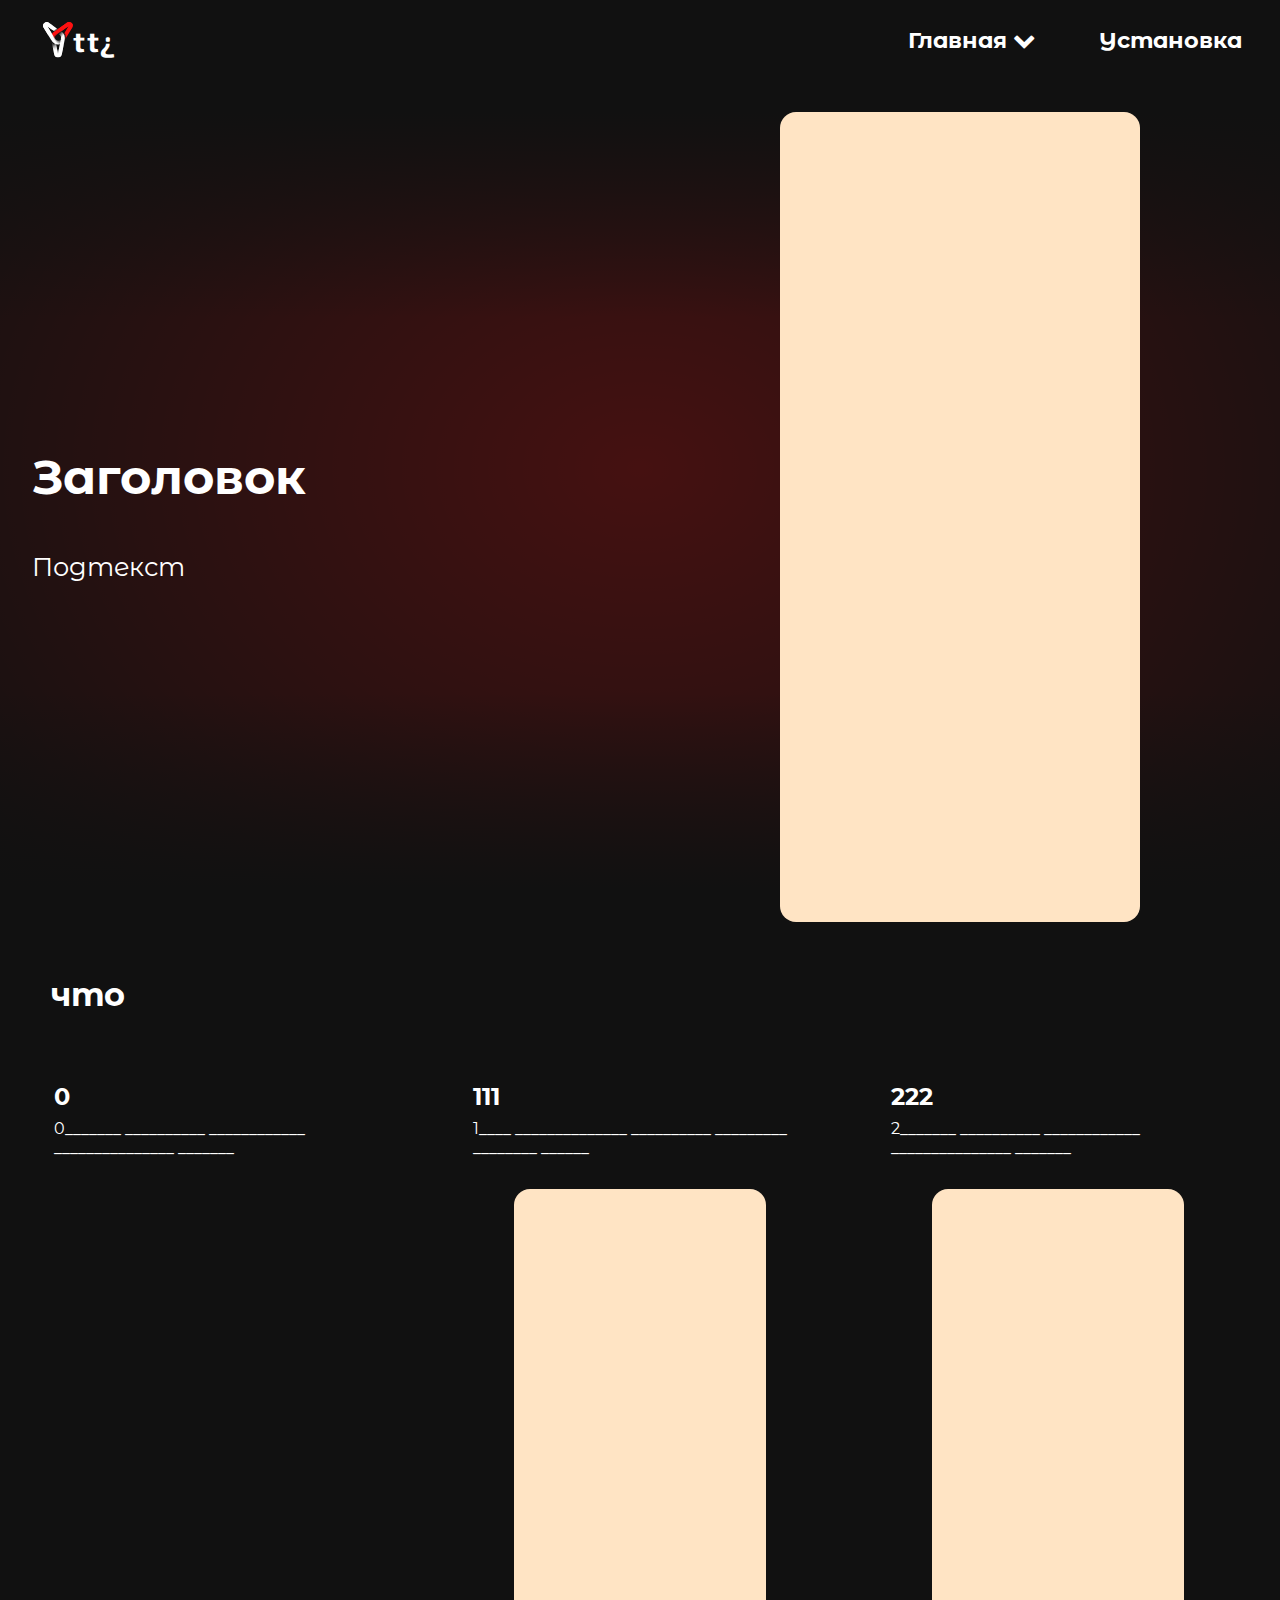
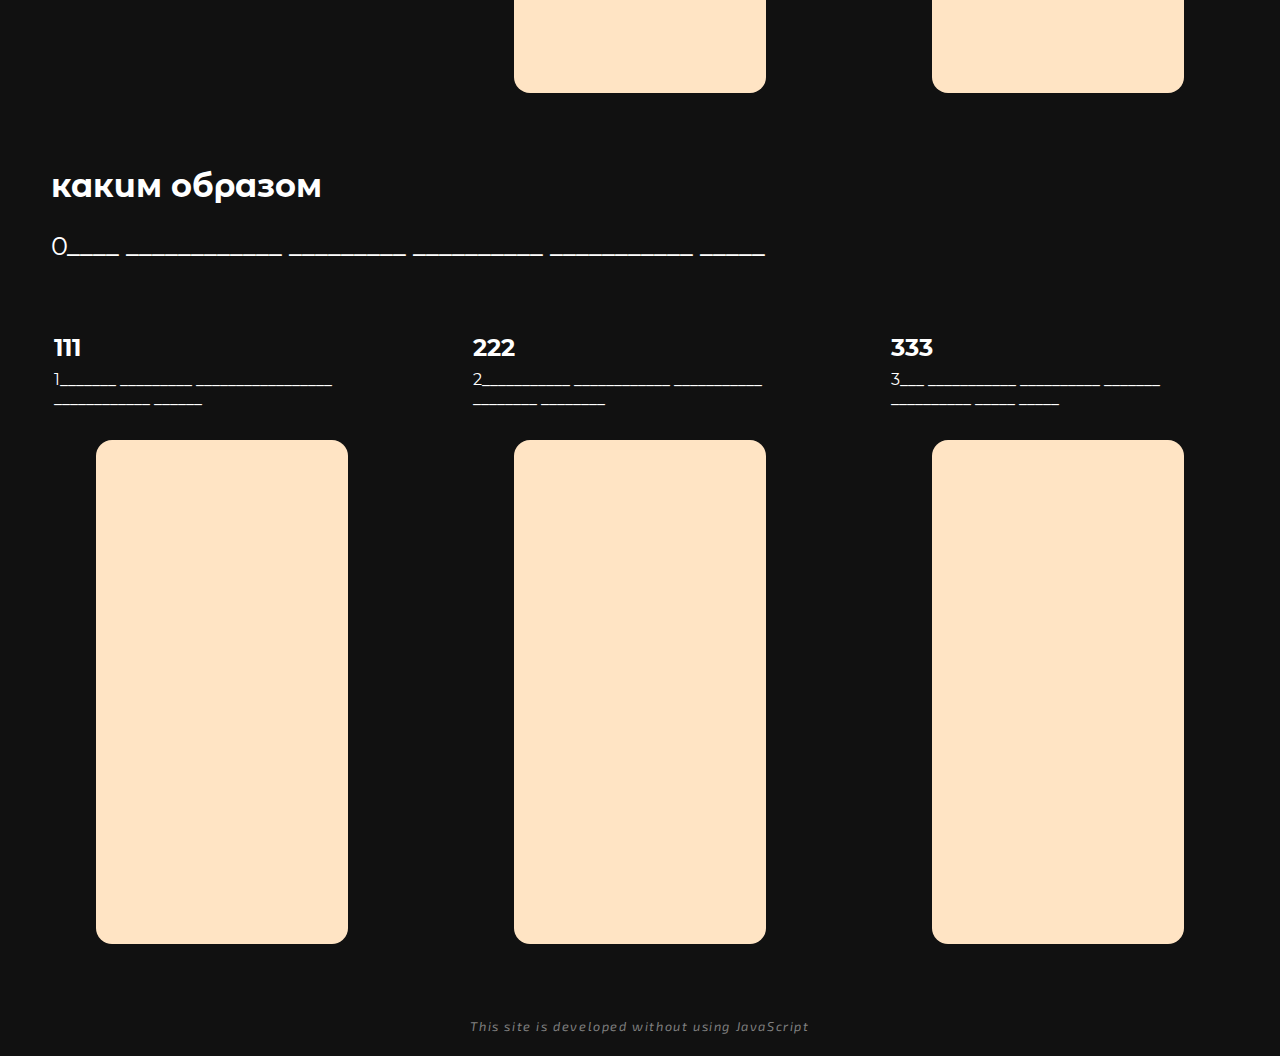
==== index.html @ f5124d55 "feat: favicon" ====
<!DOCTYPE html>
<html>
<head>
    <meta charset="UTF-8">
    <meta name="viewport" content="width=device-width, initial-scale=1.0">
    <link rel="preconnect" href="https://fonts.googleapis.com">
    <link rel="preconnect" href="https://fonts.gstatic.com" crossorigin>
    <link href="https://fonts.googleapis.com/css2?family=Exo+2:wght@700&family=Montserrat+Alternates:ital,wght@0,500;0,800;1,800;1,900&display=swap" rel="stylesheet">
    <link rel="stylesheet" href="./src/font-awesome-4.7.0/css/font-awesome.min.css">
    <link rel="stylesheet" href="./src/els/header/header.css">
    <link rel="stylesheet" href="./src/home-page/styles.css">
    <link rel="stylesheet" href="./src/home-page/bg.css">
    <title>YTTI?</title>
    <link rel="icon" type="image/svg" href="./src/img/favicon-Y.svg">
</head>
<body>
    <div class="bg-animation">
        <div class='light x1'></div>
        <div class='light x2'></div>
        <div class='light x3'></div>
        <div class='light x4'></div>
        <div class='light x5'></div>
        <div class='light x6'></div>
        <div class='light x7'></div>
        <div class='light x8'></div>
        <div class='light x9'></div>
        <div class='bg-lin'></div>
    </div>

    <header>
        <div class="logo-name-area">
            <img class="logo" src="./src/img/icon-Y.svg"></img>
            <h1 class="name">tt¿</h1>
        </div>
        <nav>
            <ul>
                <li class="drop-down-home">
                    <a href="index.html">Главная <i class="fa fa-chevron-down" aria-hidden="true"></i></a>
                    <div class="drop-down-home-content">
                        <a href="#primary-part">Главная</a>
                        <a href="#secondary-part">Возможности</a>
                        <a href="#tertiary-part">Инструменты</a>
                    </div>
                </li>
                <li><a href="./load-page.html">Установка</a></li>
            </ul>
        </nav>
    </header>

    

    <section id="primary-part" class="primary-part">
        <div class="primary-part-container">
            <div class="column-left">
                <h1>Заголовок</h1>
                <p>
                Подтекст
                </p>
                
            </div>
            <div class="column-right">
                <div class="primary-image"></div>
            </div>
        </div>
    </section>

    <section id="secondary-part" class="secondary-part">
        <div class="part-description">
            <h1>что</h1>
        </div>
        <div class="secondary-part-container">
            <div class="column text-column">
                <div>
                    <h2>0</h2>
                    <p>
                        0_______ __________ ____________ _______________ _______
                    </p>
                </div>
            </div>

            <div class="column column-r">
                <div>
                    <h2>111</h2>
                    <p>
                        1____ ______________ __________ _________ ________ ______
                    </p>
                </div>
                <div class="secondary-image"></div>
            </div>

            <div class="column column-l">
                <div>
                    <h2>222</h2>
                    <p>
                        2_______ __________ ____________ _______________ _______
                    </p>
                </div>
                <div class="secondary-image"></div>
            </div>
        </div>
    </section>

    <section id="tertiary-part" class="tertiary-part">
        <div class="part-description">
            <div>
                <h1>каким образом</h1>
                <p>
                    0____ ____________ _________ __________ ___________ _____
                </p>
            </div>
        </div>
        <div class="tertiary-part-container">
            <div class="column column-r">
                <div>
                    <h2>111</h2>
                    <p>
                        1_______ _________ _________________ ____________ ______
                    </p>
                </div>
                <div class="secondary-image"></div>
            </div>

            <div class="column column-l">
                <div>
                    <h2>222</h2>
                    <p>
                        2___________ ____________ ___________ ________ ________
                    </p>
                </div> 
                <div class="secondary-image"></div>
            </div>

            <div class="column column-r">
                <div>
                    <h2>333</h2>
                    <p>
                        3___ ___________ __________ _______ __________ _____ _____
                    </p> 
                </div>
                <div class="secondary-image"></div>
            </div>
        </div>
    </section>

    <footer>
        <p>This site is developed without using JavaScript</p>
    </footer>
</body>
</html>
---- src/els/header/header.css ----
li {
    display: inline-block;
}

ul {
    list-style-type: none;
    padding: 0;
    display: flex;
    gap: 5vw;
}

nav a {
    display: block;
    font-size: 1.4rem;
    font-weight: bold;
    text-decoration: none;
    outline-color: transparent;
    color: white;
    font-family: 'Montserrat Alternates', sans-serif;
}
nav a:link,
nav a:visited,
nav a:focus {
    color: white;
}
nav a:hover {
    color: #f11;
    text-decoration: underline
}
nav a:active {
    color: #f11;
}

header {
    position: sticky;
    margin: 0;
    top: 0;
    padding: 0px 3vw;
    display: flex;
    flex-direction: row;
    align-items: center;
    justify-content: space-between;
    height: 80px;
    /* border-bottom: 1px solid rgba(255,255,255,0.08); */
    background-color: #111;
}

.logo-name-area {
    height: 48px;
    width: 96px;
    display: flex;
    align-items:flex-end
}

.logo {
    height: 2.5rem;
    width: 2.5rem;
    display: inline-block;
    transform: scale(1) translate(0,-16%);
}

.name {
    /* margin-bottom: -3px; */
    transform: translate(-12%, 0);
    color: white;
    font-size: 1.8rem;
    display: inline-block;
    align-self: center;
    font-family: 'Exo 2', sans-serif;
    letter-spacing: 0.1rem;
}

@media screen and (max-width: 470px) {
    .logo {
        transform: scale(0.9) translate(0,-16%);
    }
    .name {
        font-size: 1.4rem;
        transform: translate(-16%, 0);
    }
    nav a {
        font-size: 1rem;
    }
}

.drop-down-home {
    position: relative;
    display: inline-block;
}
.drop-down-home-content {
    display: none;
    position: absolute;
    left: -16px;
    top: -16px;
    background-color: #111;
    min-width: max-content;
    min-height: 60px;
    box-shadow: 0px 6px 12px 4px rgba(255,16,16,0.08);
    z-index: 1;
    border-radius: 12px;
    padding: 8px 0;
}
.drop-down-home-content a {
    padding: 8px 16px;
}
.drop-down-home:hover .drop-down-home-content {
    display: block;

}
---- src/home-page/styles.css ----
body {
    margin: 0;
    background-color: #111;
}

section {
    scroll-margin: 80px;
}

footer {
    display: flex;
    align-items: center;
    justify-content: center;
    height: 60px;
}
footer p{
    font-size: 0.8rem;
    color: grey;
    font-style: italic;
    letter-spacing: 0.1rem;
    font-family: 'Exo 2', sans-serif;
}

.primary-part-container {
    display: grid;
    grid-template-columns: 1fr 1fr;
    height: 90vh;
    padding: 2rem calc((100vw - 1300px) / 2);
}

.column-left {
    display: flex;
    flex-direction: column;
    justify-content: center;
    align-items: flex-start;
    padding: 0rem 2rem;
    height: min-content;
    align-self: center;
}

.column-left h1 {
    margin-bottom: 1rem;
    font-size: 3rem;
    color: white;
    font-family: 'Montserrat Alternates', sans-serif;
}

.column-left p {
    margin-bottom: 2rem;
    font-size: 1.6rem;
    line-height: 1.5;
    color: white;
    font-family: 'Montserrat Alternates', sans-serif;
}

.column-right {
    display: flex;
    justify-content: center;
    align-items: center;
    padding: 0 2rem ;
}

.primary-image {
    width: 40vmin;
    height: 90vmin;
    border-radius: 1rem;
    background-color: bisque;
}

@media screen and (max-width: 768px) {
    .primary-part-container {
      grid-template-columns: 1fr;
    }
    .primary-image {
        width: 48vmin;
        height: 96vmin;
    }
}



.part-description {
    display: flex;
    flex-direction: column;
    padding: 0 4vw;
}
.part-description h1 {
    font-size: 2rem;
    color: white;
    font-family: 'Montserrat Alternates', sans-serif;
}
.part-description p {
    font-size: 1.6rem;
    color: white;
    font-family: 'Montserrat Alternates', sans-serif;
}



.column {
    display: flex;
    /*flex-direction: column;
    background-color: coral;
    */
    align-items: center;
    justify-content: space-between;
    
    padding: 1vw;
    padding-bottom: 2vw;
    border-radius: 1rem;
}
.column-l {
    flex-direction: column;
}
.column-r {
    flex-direction: column;
}
.text-column {
    display: flex;
    align-items: flex-start;
    flex-direction: column;
    justify-content: flex-start;
}
.column h2 {
    align-self: start;
    margin: 0.5rem 1rem;
    font-family: 'Montserrat Alternates', sans-serif;
    color: white
}
.column p {
    align-self: start;
    margin: 0.5rem 1rem;
    font-family: 'Montserrat Alternates', sans-serif;
    max-width: 50vw;
    color: white;
    margin-bottom: 2rem;
}



.secondary-part {
    display: flex;
    flex-direction: column;
    padding: 0 calc((100vw - 1300px) / 2);
}
.secondary-part-container {
    display: grid;
    grid-template-columns: 1fr 1fr 1fr;
    gap: 2vw;
    padding: 2vw;
}
.secondary-image {
    width: 28vmin;
    height: 56vmin;
    background-color: bisque;
    border-radius: 1rem;
}



.tertiary-part {
    display: flex;
    flex-direction: column;
    padding: 0 calc((100vw - 1300px) / 2);
}
.tertiary-part-container {
    display: grid;
    grid-template-columns: 1fr 1fr 1fr;
    gap: 2vw;
    padding: 2vw;
}


@media screen and (max-width: 930px) {
    .secondary-part-container {
      grid-template-columns: 1fr;
    }
    .tertiary-part-container {
        grid-template-columns: 1fr;
    }
    .secondary-image {
        width: 40vmin;
        height: 70vmin;
    }
    .column {
        padding-bottom: 1vw;
    }
    .column-r {
        flex-direction: row;
    }
    .column-l {
        flex-direction: row-reverse;
    }
}
---- src/home-page/bg.css ----
.bg-animation {
    z-index: -1;
    position: absolute;
    width: 100%;
    height: 104%;
    background: radial-gradient( #ff111138, transparent); 
    overflow-y: hidden;
}

.bg-lin {
    position: absolute;
    z-index: 10;
    width: 100%;
    height: 100%;
    background: linear-gradient(#111 12%, transparent 34%, transparent 74%,  #111 95%);
}

.light {
    position: absolute;
    width: 0px;
    opacity: .75;
    background-color: white;
    box-shadow: #e9f1f1 0px 0px 20px 2px;
    opacity: 0;
    top: 100vh;
    bottom: 0px;
    left: 0px;
    right: 0px;
    margin: auto;
}

.x1{
  -webkit-animation: floatUp 4s infinite linear;
  -moz-animation: floatUp 4s infinite linear;
  -o-animation: floatUp 4s infinite linear;
  animation: floatUp 4s infinite linear;
   -webkit-transform: scale(1.0);
   -moz-transform: scale(1.0);
   -o-transform: scale(1.0);
  transform: scale(1.0);
}

.x2{
  -webkit-animation: floatUp 7s infinite linear;
  -moz-animation: floatUp 7s infinite linear;
  -o-animation: floatUp 7s infinite linear;
  animation: floatUp 7s infinite linear;
  -webkit-transform: scale(1.6);
  -moz-transform: scale(1.6);
  -o-transform: scale(1.6);
  transform: scale(1.6);
  left: 15%;
}

.x3{
  -webkit-animation: floatUp 2.5s infinite linear;
  -moz-animation: floatUp 2.5s infinite linear;
  -o-animation: floatUp 2.5s infinite linear;
  animation: floatUp 2.5s infinite linear;
  -webkit-transform: scale(.5);
  -moz-transform: scale(.5);
  -o-transform: scale(.5);
  transform: scale(.5);
  left: -15%;
}

.x4{
  -webkit-animation: floatUp 4.5s infinite linear;
  -moz-animation: floatUp 4.5s infinite linear;
  -o-animation: floatUp 4.5s infinite linear;
  animation: floatUp 4.5s infinite linear;
  -webkit-transform: scale(1.2);
  -moz-transform: scale(1.2);
  -o-transform: scale(1.2);
  transform: scale(1.2);
  left: -34%;
}

.x5{
  -webkit-animation: floatUp 8s infinite linear;
  -moz-animation: floatUp 8s infinite linear;
  -o-animation: floatUp 8s infinite linear;
  animation: floatUp 8s infinite linear;
  -webkit-transform: scale(2.2);
  -moz-transform: scale(2.2);
  -o-transform: scale(2.2);
  transform: scale(2.2);
  left: -57%;
}

.x6{
  -webkit-animation: floatUp 3s infinite linear;
  -moz-animation: floatUp 3s infinite linear;
  -o-animation: floatUp 3s infinite linear;
  animation: floatUp 3s infinite linear;
  -webkit-transform: scale(.8);
  -moz-transform: scale(.8);
  -o-transform: scale(.8);
  transform: scale(.8);
  left: -81%;
}

.x7{
  -webkit-animation: floatUp 5.3s infinite linear;
  -moz-animation: floatUp 5.3s infinite linear;
  -o-animation: floatUp 5.3s infinite linear;
  animation: floatUp 5.3s infinite linear;
  -webkit-transform: scale(3.2);
  -moz-transform: scale(3.2);
  -o-transform: scale(3.2);
  transform: scale(3.2);
  left: 37%;
}

.x8{
  -webkit-animation: floatUp 4.7s infinite linear;
  -moz-animation: floatUp 4.7s infinite linear;
  -o-animation: floatUp 4.7s infinite linear;
  animation: floatUp 4.7s infinite linear;
  -webkit-transform: scale(1.7);
  -moz-transform: scale(1.7);
  -o-transform: scale(1.7);
  transform: scale(1.7);
  left: 62%;
}

.x9{
  -webkit-animation: floatUp 4.1s infinite linear;
  -moz-animation: floatUp 4.1s infinite linear;
  -o-animation: floatUp 4.1s infinite linear;
  animation: floatUp 4.1s infinite linear;
  -webkit-transform: scale(0.9);
  -moz-transform: scale(0.9);
  -o-transform: scale(0.9);
  transform: scale(0.9);
  left: 85%;
}

@-webkit-keyframes floatUp{
  0%{top: 100vh; opacity: 0;}
  25%{opacity: 1;}
  50%{top: 0vh; opacity: .8;}
  75%{opacity: 1;}
  100%{top: -100vh; opacity: 0;}
}
@-moz-keyframes floatUp{
  0%{top: 100vh; opacity: 0;}
  25%{opacity: 1;}
  50%{top: 0vh; opacity: .8;}
  75%{opacity: 1;}
  100%{top: -100vh; opacity: 0;}
}
@-o-keyframes floatUp{
  0%{top: 100vh; opacity: 0;}
  25%{opacity: 1;}
  50%{top: 0vh; opacity: .8;}
  75%{opacity: 1;}
  100%{top: -100vh; opacity: 0;}
}
@keyframes floatUp{
  0%{top: 100vh; opacity: 0;}
  25%{opacity: 1;}
  50%{top: 0vh; opacity: .8;}
  75%{opacity: 1;}
  100%{top: -100vh; opacity: 0;}
}


@-webkit-keyframes fadeIn{
  from{opacity: 0;}
  to{opacity: 1;}
}

@-moz-keyframes fadeIn{
  from{opacity: 0;}
  to{opacity: 1;}
}

@-o-keyframes fadeIn{
  from{opacity: 0;}
  to{opacity: 1;}
}

@keyframes fadeIn{
  from{opacity: 0;}
  to{opacity: 1;}
}

@-webkit-keyframes fadeOut{
  0%{opacity: 0;}
  30%{opacity: 1;}
  80%{opacity: .9;}
  100%{opacity: 0;}
}

@-moz-keyframes fadeOut{
  0%{opacity: 0;}
  30%{opacity: 1;}
  80%{opacity: .9;}
  100%{opacity: 0;}
}

@-o-keyframes fadeOut{
  0%{opacity: 0;}
  30%{opacity: 1;}
  80%{opacity: .9;}
  100%{opacity: 0;}
}

@keyframes fadeOut{
  0%{opacity: 0;}
  30%{opacity: 1;}
  80%{opacity: .9;}
  100%{opacity: 0;}
}

@-webkit-keyframes finalFade{
  0%{opacity: 0;}
  30%{opacity: 1;}
  80%{opacity: .9;}
  100%{opacity: 1;}
}

@-moz-keyframes finalFade{
  0%{opacity: 0;}
  30%{opacity: 1;}
  80%{opacity: .9;}
  100%{opacity: 1;}
}

@-o-keyframes finalFade{
  0%{opacity: 0;}
  30%{opacity: 1;}
  80%{opacity: .9;}
  100%{opacity: 1;}
}

@keyframes finalFade{
  0%{opacity: 0;}
  30%{opacity: 1;}
  80%{opacity: .9;}
  100%{opacity: 1;}
}
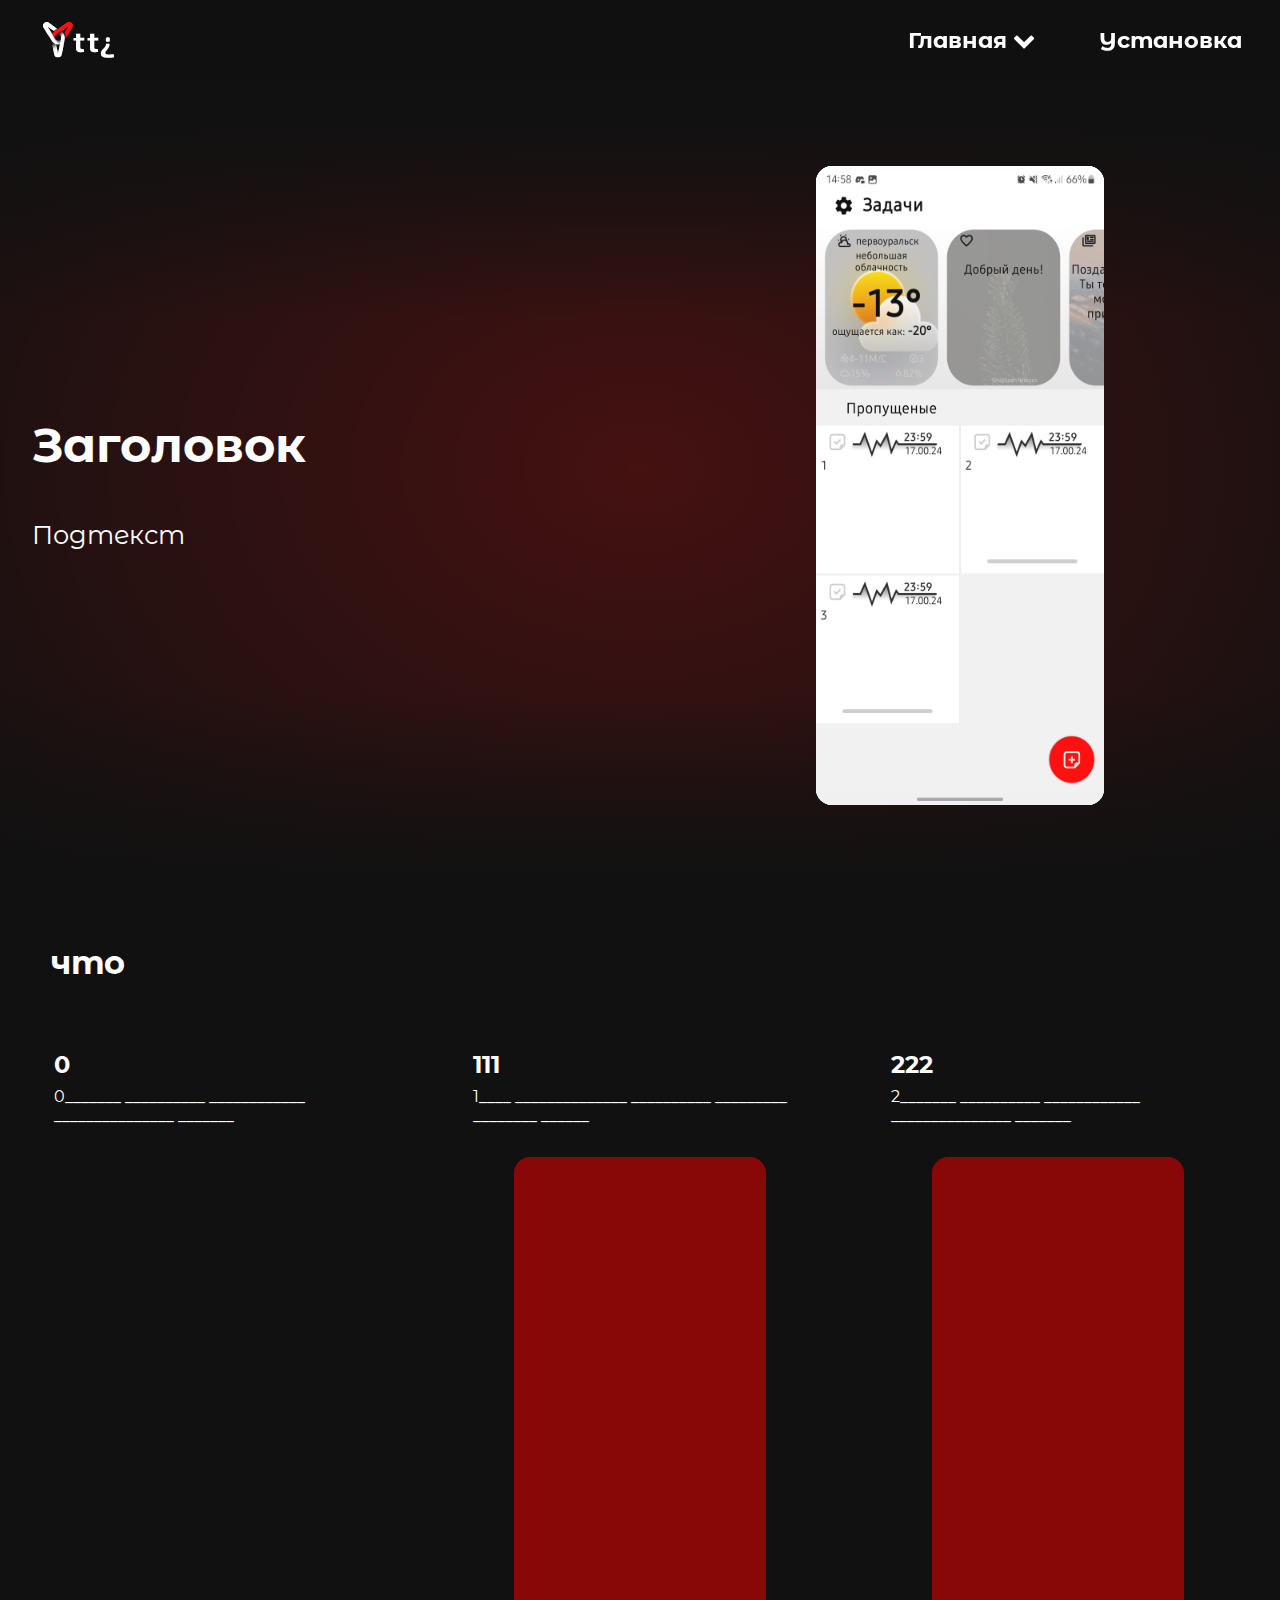
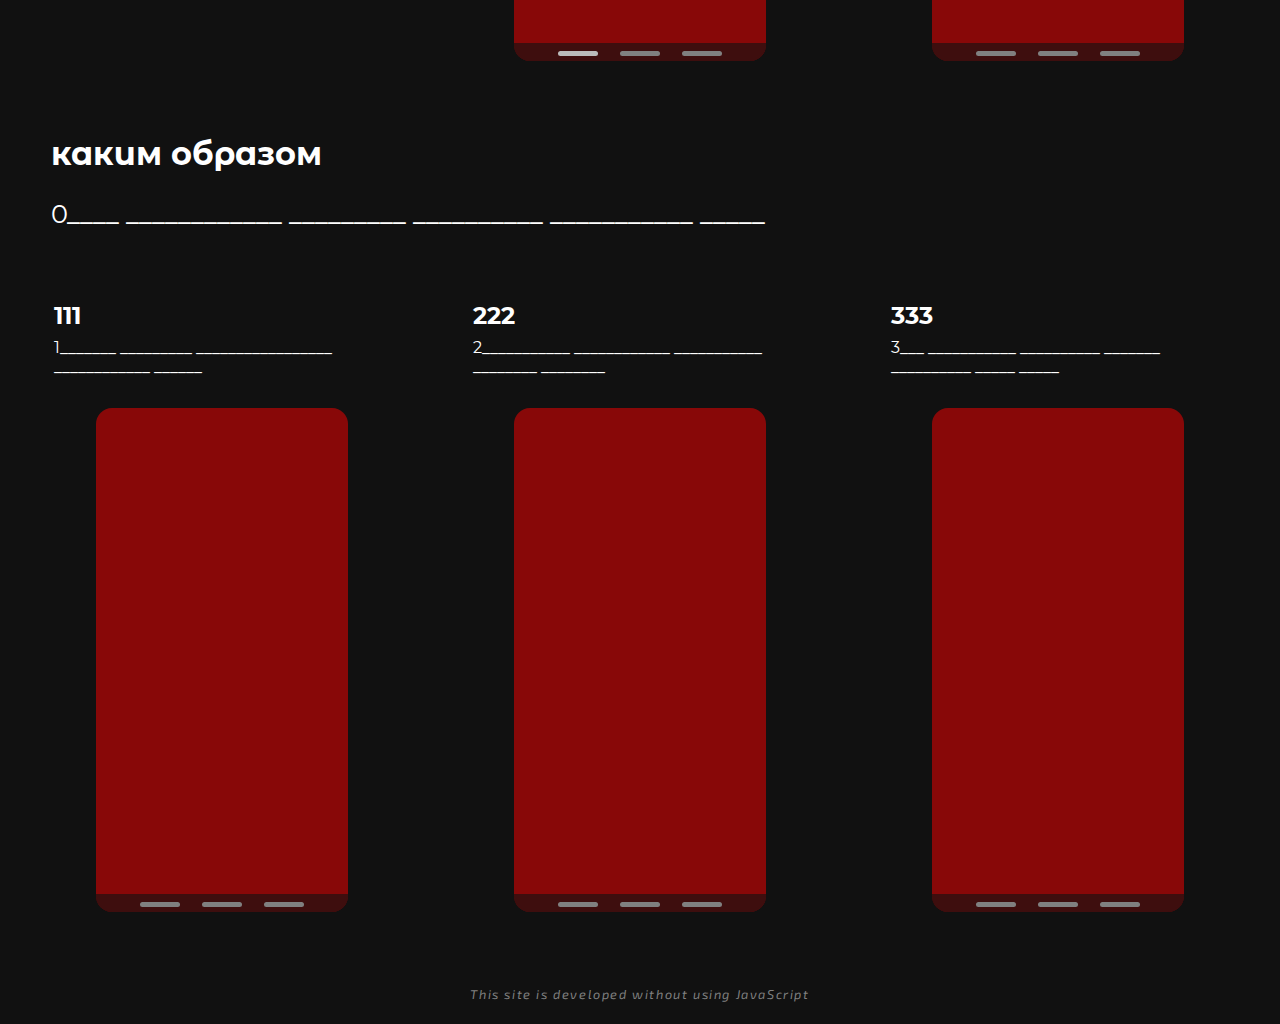
==== commit a9e8ad48: "feat разметка слайдеров для картинок" ====
--- a/index.html
+++ b/index.html
@@ -10,6 +10,8 @@
     <link rel="stylesheet" href="./src/els/header/header.css">
     <link rel="stylesheet" href="./src/home-page/styles.css">
     <link rel="stylesheet" href="./src/home-page/bg.css">
+    <link rel="stylesheet" href="./src/home-page/mask-slider.css">
+    <link rel="stylesheet" href="./src/home-page/carousel.css">
     <title>YTTI?</title>
     <link rel="icon" type="image/svg" href="./src/img/favicon-Y.svg">
 </head>
@@ -35,7 +37,7 @@
         <nav>
             <ul>
                 <li class="drop-down-home">
-                    <a href="index.html">Главная <i class="fa fa-chevron-down" aria-hidden="true"></i></a>
+                    <a href="./index.html">Главная <i class="fa fa-chevron-down" aria-hidden="true"></i></a>
                     <div class="drop-down-home-content">
                         <a href="#primary-part">Главная</a>
                         <a href="#secondary-part">Возможности</a>
@@ -59,7 +61,11 @@
                 
             </div>
             <div class="column-right">
-                <div class="primary-image"></div>
+                <div class="primary-image-container">
+                    <img src="./src/img/primary-obj/ps_1.jpg">
+                    <img src="./src/img/primary-obj/ps_2.jpg">
+                    <img src="./src/img/primary-obj/ps_0.jpg">
+                </div>
             </div>
         </div>
     </section>
@@ -85,7 +91,27 @@
                         1____ ______________ __________ _________ ________ ______
                     </p>
                 </div>
-                <div class="secondary-image"></div>
+                <div class="carousel" id="carousel1">
+                    <input type="radio" name="slide" id="slide-1-1" checked>
+                    <input type="radio" name="slide" id="slide-1-2">
+                    <input type="radio" name="slide" id="slide-1-3">
+                    
+                    <div class="carousel-inner">
+                        <div class="slide" style="background-color: #ff000080;"></div>
+                        <div class="slide" style="background-color: #00ff0080;"></div>
+                        <div class="slide" style="background-color: #0000ff80;"></div>
+        
+                        <div class="slide" style="background-color: #ff000080;"></div>
+                        <div class="slide" style="background-color: #00ff0080;"></div>
+                        <div class="slide" style="background-color: #0000ff80;"></div>
+                    </div>
+        
+                    <div class="carousel-indicators">
+                        <label for="slide-1-1" class="indicator-area"><div class="indicator"></div></label>
+                        <label for="slide-1-2" class="indicator-area"><div class="indicator"></div></label>
+                        <label for="slide-1-3" class="indicator-area"><div class="indicator"></div></label>
+                    </div>
+                </div>
             </div>
 
             <div class="column column-l">
@@ -95,7 +121,27 @@
                         2_______ __________ ____________ _______________ _______
                     </p>
                 </div>
-                <div class="secondary-image"></div>
+                <div class="carousel" id="carousel2">
+                    <input type="radio" name="slide" id="slide-2-1">
+                    <input type="radio" name="slide" id="slide-2-2">
+                    <input type="radio" name="slide" id="slide-2-3">
+                    
+                    <div class="carousel-inner" >
+                        <div class="slide" style="background-color: #ff000080;"></div>
+                        <div class="slide" style="background-color: #00ff0080;"></div>
+                        <div class="slide" style="background-color: #0000ff80;"></div>
+        
+                        <div class="slide" style="background-color: #ff000080;"></div>
+                        <div class="slide" style="background-color: #00ff0080;"></div>
+                        <div class="slide" style="background-color: #0000ff80;"></div>
+                    </div>
+        
+                    <div class="carousel-indicators">
+                        <label for="slide-2-1" class="indicator-area"><div class="indicator"></div></label>
+                        <label for="slide-2-2" class="indicator-area"><div class="indicator"></div></label>
+                        <label for="slide-2-3" class="indicator-area"><div class="indicator"></div></label>
+                    </div>
+                </div>
             </div>
         </div>
     </section>
@@ -117,7 +163,27 @@
                         1_______ _________ _________________ ____________ ______
                     </p>
                 </div>
-                <div class="secondary-image"></div>
+                <div class="carousel" id="carousel3">
+                    <input type="radio" name="slide" id="slide-3-1">
+                    <input type="radio" name="slide" id="slide-3-2">
+                    <input type="radio" name="slide" id="slide-3-3">
+                    
+                    <div class="carousel-inner" >
+                        <div class="slide" style="background-color: #ff000080;"></div>
+                        <div class="slide" style="background-color: #00ff0080;"></div>
+                        <div class="slide" style="background-color: #0000ff80;"></div>
+        
+                        <div class="slide" style="background-color: #ff000080;"></div>
+                        <div class="slide" style="background-color: #00ff0080;"></div>
+                        <div class="slide" style="background-color: #0000ff80;"></div>
+                    </div>
+        
+                    <div class="carousel-indicators">
+                        <label for="slide-3-1" class="indicator-area"><div class="indicator"></div></label>
+                        <label for="slide-3-2" class="indicator-area"><div class="indicator"></div></label>
+                        <label for="slide-3-3" class="indicator-area"><div class="indicator"></div></label>
+                    </div>
+                </div>
             </div>
 
             <div class="column column-l">
@@ -127,7 +193,27 @@
                         2___________ ____________ ___________ ________ ________
                     </p>
                 </div> 
-                <div class="secondary-image"></div>
+                <div class="carousel" id="carousel4">
+                    <input type="radio" name="slide" id="slide-4-1">
+                    <input type="radio" name="slide" id="slide-4-2">
+                    <input type="radio" name="slide" id="slide-4-3">
+                    
+                    <div class="carousel-inner" >
+                        <div class="slide" style="background-color: #ff000080;"></div>
+                        <div class="slide" style="background-color: #00ff0080;"></div>
+                        <div class="slide" style="background-color: #0000ff80;"></div>
+        
+                        <div class="slide" style="background-color: #ff000080;"></div>
+                        <div class="slide" style="background-color: #00ff0080;"></div>
+                        <div class="slide" style="background-color: #0000ff80;"></div>
+                    </div>
+        
+                    <div class="carousel-indicators">
+                        <label for="slide-4-1" class="indicator-area"><div class="indicator"></div></label>
+                        <label for="slide-4-2" class="indicator-area"><div class="indicator"></div></label>
+                        <label for="slide-4-3" class="indicator-area"><div class="indicator"></div></label>
+                    </div>
+                </div>
             </div>
 
             <div class="column column-r">
@@ -137,7 +223,27 @@
                         3___ ___________ __________ _______ __________ _____ _____
                     </p> 
                 </div>
-                <div class="secondary-image"></div>
+                <div class="carousel" id="carousel5">
+                    <input type="radio" name="slide" id="slide-5-1">
+                    <input type="radio" name="slide" id="slide-5-2">
+                    <input type="radio" name="slide" id="slide-5-3">
+                    
+                    <div class="carousel-inner" >
+                        <div class="slide" style="background-color: #ff000080;"></div>
+                        <div class="slide" style="background-color: #00ff0080;"></div>
+                        <div class="slide" style="background-color: #0000ff80;"></div>
+        
+                        <div class="slide" style="background-color: #ff000080;"></div>
+                        <div class="slide" style="background-color: #00ff0080;"></div>
+                        <div class="slide" style="background-color: #0000ff80;"></div>
+                    </div>
+        
+                    <div class="carousel-indicators">
+                        <label for="slide-5-1" class="indicator-area"><div class="indicator"></div></label>
+                        <label for="slide-5-2" class="indicator-area"><div class="indicator"></div></label>
+                        <label for="slide-5-3" class="indicator-area"><div class="indicator"></div></label>
+                    </div>
+                </div>
             </div>
         </div>
     </section>
--- a/src/els/header/header.css
+++ b/src/els/header/header.css
@@ -32,6 +32,7 @@
 }
 
 header {
+    z-index: 999;
     position: sticky;
     margin: 0;
     top: 0;
@@ -41,8 +42,7 @@
     align-items: center;
     justify-content: space-between;
     height: 80px;
-    /* border-bottom: 1px solid rgba(255,255,255,0.08); */
-    background-color: #111;
+    background-color: #111111f1;
 }
 
 .logo-name-area {
--- a/src/home-page/styles.css
+++ b/src/home-page/styles.css
@@ -1,5 +1,6 @@
 body {
     margin: 0;
+    padding: 0;
     background-color: #111;
 }
 
@@ -25,7 +26,7 @@
     display: grid;
     grid-template-columns: 1fr 1fr;
     height: 90vh;
-    padding: 2rem calc((100vw - 1300px) / 2);
+    padding: 0 calc((100vw - 1300px) / 2) 2rem;
 }
 
 .column-left {
@@ -60,23 +61,16 @@
     padding: 0 2rem ;
 }
 
-.primary-image {
-    width: 40vmin;
-    height: 90vmin;
-    border-radius: 1rem;
-    background-color: bisque;
-}
 
 @media screen and (max-width: 768px) {
-    .primary-part-container {
-      grid-template-columns: 1fr;
+
+    .column-left h1 {
+        font-size: 2.1rem;
     }
-    .primary-image {
-        width: 48vmin;
-        height: 96vmin;
+    .column-left p {
+        font-size: 1.1rem;
     }
 }
-
 
 
 .part-description {
@@ -95,13 +89,18 @@
     font-family: 'Montserrat Alternates', sans-serif;
 }
 
+@media screen and (max-width: 768px) {
+    .part-description h1 {
+        font-size: 1.4rem;
+    }
+    .part-description p {
+        font-size: 1.1rem;
+    }
+}
 
 
 .column {
     display: flex;
-    /*flex-direction: column;
-    background-color: coral;
-    */
     align-items: center;
     justify-content: space-between;
     
--- a/src/home-page/mask-slider.css
+++ b/src/home-page/mask-slider.css
@@ -0,0 +1,53 @@
+
+.primary-image-container {
+    width: 32vmin;
+    height: 71vmin;
+    border-radius: 1rem;
+    background-color: #111;
+    position: relative;
+    overflow: hidden;
+}
+
+.primary-image-container img {
+    width: 100%;
+    height: 100%;
+    position: absolute;
+    top: 0;
+    left: 0;
+    
+}
+
+.primary-image-container img:nth-child(1) {
+    animation: toChangeImage 0s forwards, changeImage 6s infinite 4s;
+}
+
+.primary-image-container img:nth-child(2) {
+    animation: toChangeImage 0s forwards, changeImage 6s infinite 2s;
+}
+
+
+.primary-image-container img:nth-child(3) {
+    animation: toChangeImage 0s forwards, changeImage 6s infinite 0s;;
+}
+
+@keyframes toChangeImage {
+    0% { clip-path: polygon(0 0, 100% 0, 100% 100%, 0 100%); }
+    100% { clip-path: polygon(0 0, 100% 0, 100% 0, 0 0); }
+}
+
+@keyframes changeImage {
+    0% { clip-path: polygon(0 100%, 100% 100%, 100% 100%, 0 100%); }
+        33.33% { clip-path: polygon(0 0, 100% 0, 100% 100%, 0 100%); }
+        66.66% { clip-path: polygon(0 0, 100% 0, 100% 0, 0 0); }
+    100% { clip-path: polygon(0 100%, 100% 100%, 100% 100%, 0 100%); }
+}
+
+@media screen and (max-width: 768px) {
+    .primary-part-container {
+      grid-template-columns: 1fr;
+    }
+    .primary-image-container {
+        width: 60vmin;
+        height: 133vmin;
+    }
+}--- a/src/home-page/carousel.css
+++ b/src/home-page/carousel.css
@@ -0,0 +1,199 @@
+.carousel {
+    position: relative;
+    width: 28vmin;
+    height: 56vmin;
+    margin: auto;
+    overflow: hidden;
+    border-radius: 1rem;
+}
+
+@media screen and (max-width: 930px) {
+    .carousel {
+        width: 40vmin;
+        height: 70vmin;
+    }
+}
+
+.carousel-inner {
+    display: flex;
+    width: 100%;
+    height: 100%;
+}
+
+.slide {
+    flex: 0 0 100%;
+    width: 100%;
+    height: 100%;
+}
+
+.carousel-indicators {
+    position: absolute;
+    background-color: #111111a0;
+    text-align: center;
+    height: 18px;
+    width: 100%;
+    bottom: 0;
+    left: 0;
+}
+
+.indicator-area {
+    display: inline-block;
+    width: 40px;
+    height: 100%;
+    margin: 0 5px;
+    padding: 0 4px;
+    cursor: pointer;
+}
+
+.indicator {
+    margin-top: 8px;
+    width: 40px;
+    height: 5px;
+    border-radius: 3px;
+    background-color: #808080;
+}
+
+input[name="slide"] {
+    display: none;
+}
+
+
+@keyframes slideAnimation1 {
+    0% { transform: translateX(0); }
+    25% { transform: translateX(0); }
+    50% { transform: translateX(-100%); }
+    75% { transform: translateX(-200%); }
+    100% { transform: translateX(-300%); }
+}
+
+@keyframes slideAnimation2 {
+    0% { transform: translateX(-100%); }
+    25% { transform: translateX(-100%); }
+    50% { transform: translateX(-200%); }
+    75% { transform: translateX(-300%); }
+    100% { transform: translateX(-400%); }
+}
+
+@keyframes slideAnimation3 {
+    0% { transform: translateX(-200%); }
+    25% { transform: translateX(-200%); }
+    50% { transform: translateX(-300%); }
+    75% { transform: translateX(-400%); }
+    100% { transform: translateX(-500%); }
+}
+
+
+@keyframes slideAnimation0 {
+    0% { transform: translateX(-300%); }
+    100% { transform: translateX(0); }
+}
+
+#slide-1-1:checked ~ .carousel-inner { 
+    transform: translateX(0);
+    animation: slideAnimation1 18s infinite, slideAnimation0 0s infinite;
+}
+#slide-1-2:checked ~ .carousel-inner { 
+    transform: translateX(-100%);
+    animation: slideAnimation2 18s infinite, slideAnimation0 0s infinite;;
+}
+#slide-1-3:checked ~ .carousel-inner { 
+    transform: translateX(-200%);
+    animation: slideAnimation3 18s infinite, slideAnimation0 0s infinite;;
+}
+
+@keyframes indicatorAnimation {
+    0% { background-color: #888; }
+    20% { background-color: white; }
+    100% { background-color: #bbb; }
+}
+
+#slide-1-1:checked ~ .carousel-indicators .indicator-area:nth-child(1) .indicator,
+#slide-1-2:checked ~ .carousel-indicators .indicator-area:nth-child(2) .indicator,
+#slide-1-3:checked ~ .carousel-indicators .indicator-area:nth-child(3) .indicator {
+    animation: indicatorAnimation 3s;
+    background-color: #bbb;
+}
+
+/*2*/
+#slide-2-1:checked ~ .carousel-inner { 
+    transform: translateX(0);
+    animation: slideAnimation1 18s infinite, slideAnimation0 0s infinite;
+}
+#slide-2-2:checked ~ .carousel-inner { 
+    transform: translateX(-100%);
+    animation: slideAnimation2 18s infinite, slideAnimation0 0s infinite;;
+}
+#slide-2-3:checked ~ .carousel-inner { 
+    transform: translateX(-200%);
+    animation: slideAnimation3 18s infinite, slideAnimation0 0s infinite;;
+}
+
+#slide-2-1:checked ~ .carousel-indicators .indicator-area:nth-child(1) .indicator,
+#slide-2-2:checked ~ .carousel-indicators .indicator-area:nth-child(2) .indicator,
+#slide-2-3:checked ~ .carousel-indicators .indicator-area:nth-child(3) .indicator {
+    animation: indicatorAnimation 3s;
+    background-color: #bbb;
+}
+
+/*3*/
+#slide-3-1:checked ~ .carousel-inner { 
+    transform: translateX(0);
+    animation: slideAnimation1 18s infinite, slideAnimation0 0s infinite;
+}
+#slide-3-2:checked ~ .carousel-inner { 
+    transform: translateX(-100%);
+    animation: slideAnimation2 18s infinite, slideAnimation0 0s infinite;;
+}
+#slide-3-3:checked ~ .carousel-inner { 
+    transform: translateX(-200%);
+    animation: slideAnimation3 18s infinite, slideAnimation0 0s infinite;;
+}
+
+#slide-3-1:checked ~ .carousel-indicators .indicator-area:nth-child(1) .indicator,
+#slide-3-2:checked ~ .carousel-indicators .indicator-area:nth-child(2) .indicator,
+#slide-3-3:checked ~ .carousel-indicators .indicator-area:nth-child(3) .indicator {
+    animation: indicatorAnimation 3s;
+    background-color: #bbb;
+}
+
+/*4*/
+#slide-4-1:checked ~ .carousel-inner { 
+    transform: translateX(0);
+    animation: slideAnimation1 18s infinite, slideAnimation0 0s infinite;
+}
+#slide-4-2:checked ~ .carousel-inner { 
+    transform: translateX(-100%);
+    animation: slideAnimation2 18s infinite, slideAnimation0 0s infinite;;
+}
+#slide-4-3:checked ~ .carousel-inner { 
+    transform: translateX(-200%);
+    animation: slideAnimation3 18s infinite, slideAnimation0 0s infinite;;
+}
+
+#slide-4-1:checked ~ .carousel-indicators .indicator-area:nth-child(1) .indicator,
+#slide-4-2:checked ~ .carousel-indicators .indicator-area:nth-child(2) .indicator,
+#slide-4-3:checked ~ .carousel-indicators .indicator-area:nth-child(3) .indicator {
+    animation: indicatorAnimation 3s;
+    background-color: #bbb;
+}
+
+/*5*/
+#slide-5-1:checked ~ .carousel-inner { 
+    transform: translateX(0);
+    animation: slideAnimation1 18s infinite, slideAnimation0 0s infinite;
+}
+#slide-5-2:checked ~ .carousel-inner { 
+    transform: translateX(-100%);
+    animation: slideAnimation2 18s infinite, slideAnimation0 0s infinite;;
+}
+#slide-5-3:checked ~ .carousel-inner { 
+    transform: translateX(-200%);
+    animation: slideAnimation3 18s infinite, slideAnimation0 0s infinite;;
+}
+
+#slide-5-1:checked ~ .carousel-indicators .indicator-area:nth-child(1) .indicator,
+#slide-5-2:checked ~ .carousel-indicators .indicator-area:nth-child(2) .indicator,
+#slide-5-3:checked ~ .carousel-indicators .indicator-area:nth-child(3) .indicator {
+    animation: indicatorAnimation 3s;
+    background-color: #bbb;
+}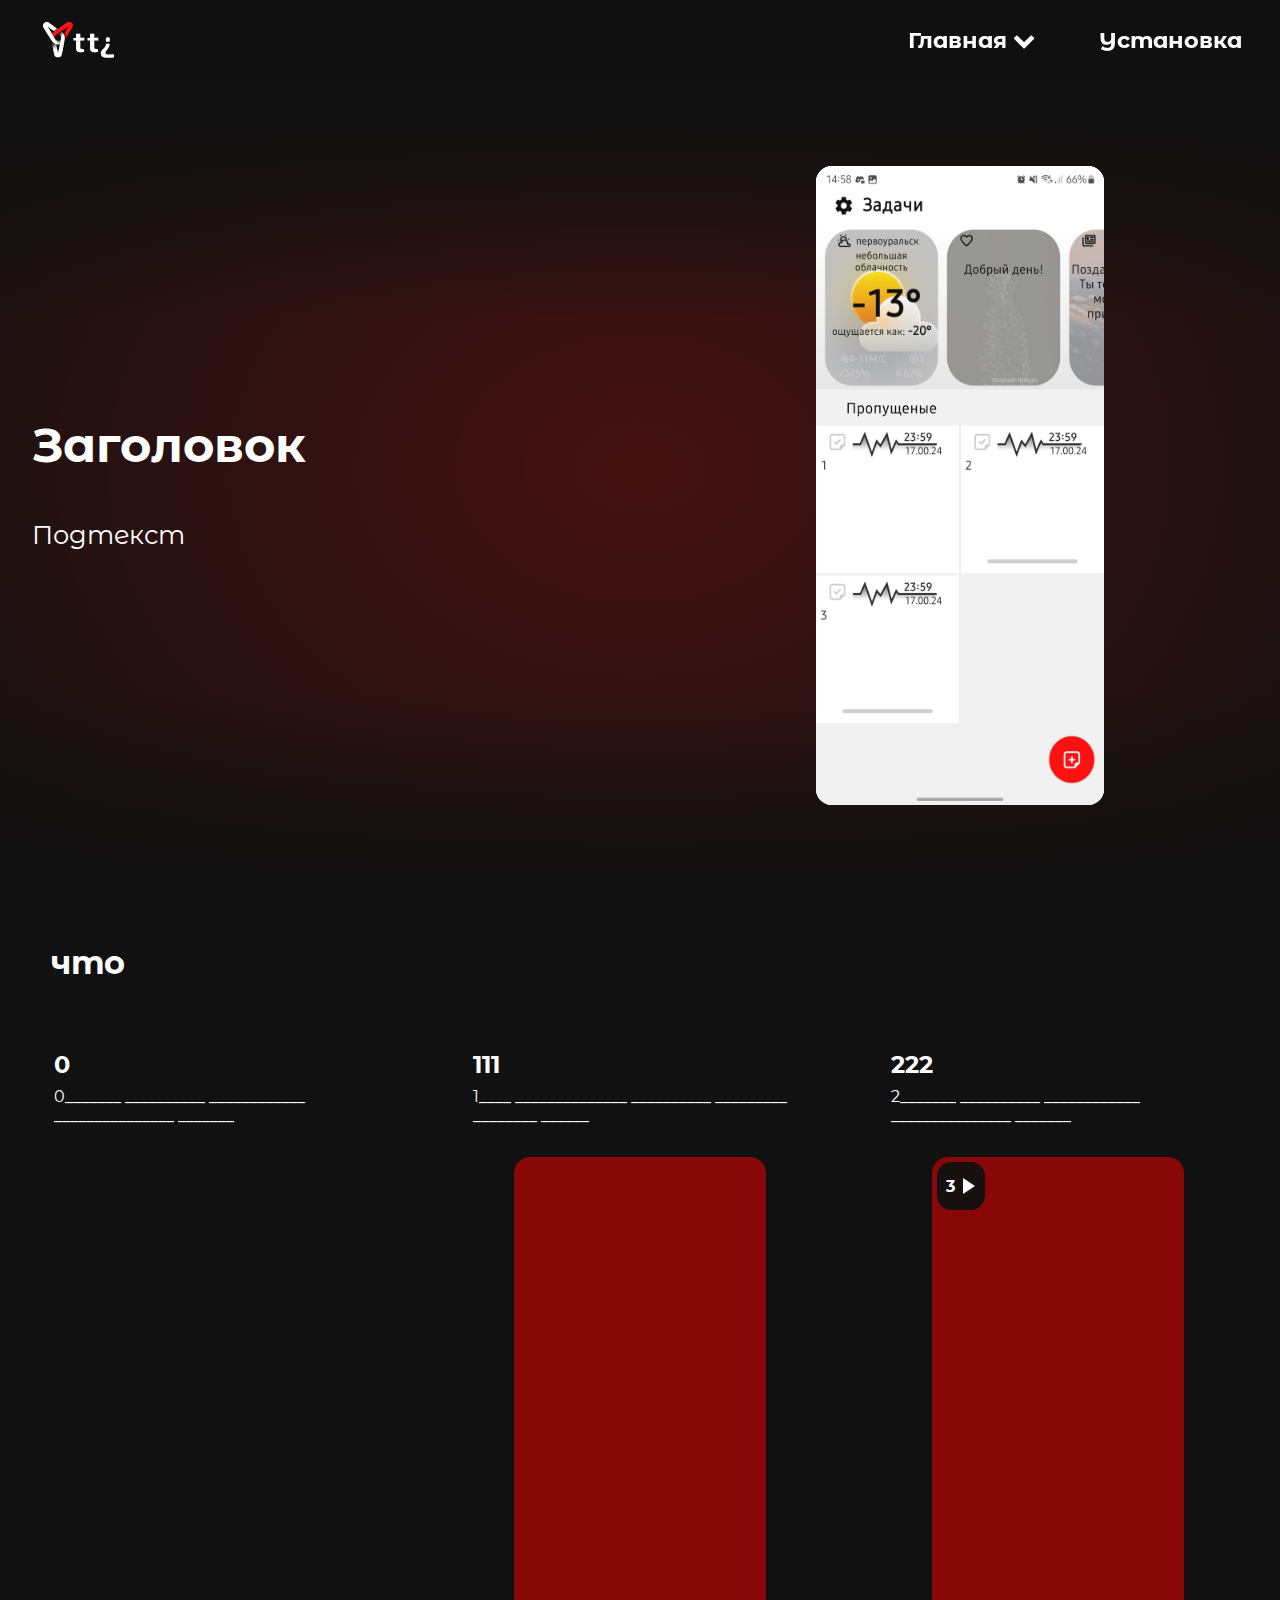
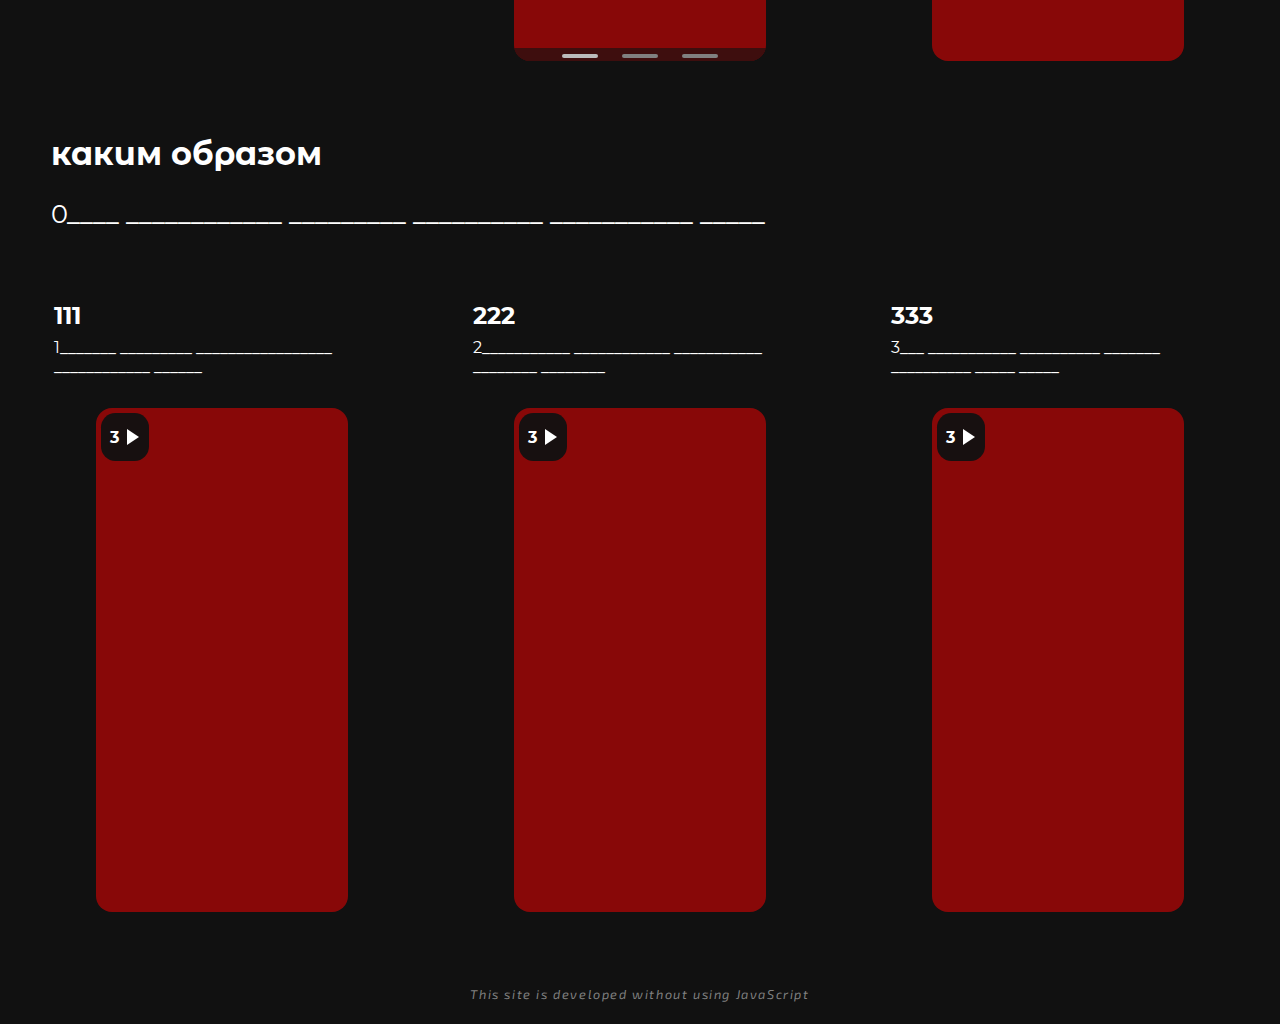
==== commit 26de463a: "feat: активаторы слайдеров" ====
--- a/index.html
+++ b/index.html
@@ -6,14 +6,14 @@
     <link rel="preconnect" href="https://fonts.googleapis.com">
     <link rel="preconnect" href="https://fonts.gstatic.com" crossorigin>
     <link href="https://fonts.googleapis.com/css2?family=Exo+2:wght@700&family=Montserrat+Alternates:ital,wght@0,500;0,800;1,800;1,900&display=swap" rel="stylesheet">
-    <link rel="stylesheet" href="./src/font-awesome-4.7.0/css/font-awesome.min.css">
-    <link rel="stylesheet" href="./src/els/header/header.css">
+    <link href="https://netdna.bootstrapcdn.com/font-awesome/4.7.0/css/font-awesome.min.css" rel="stylesheet">
+    <link rel="stylesheet" href="./src/header/header.css">
     <link rel="stylesheet" href="./src/home-page/styles.css">
     <link rel="stylesheet" href="./src/home-page/bg.css">
     <link rel="stylesheet" href="./src/home-page/mask-slider.css">
     <link rel="stylesheet" href="./src/home-page/carousel.css">
     <title>YTTI?</title>
-    <link rel="icon" type="image/svg" href="./src/img/favicon-Y.svg">
+    <link rel="icon" type="image/svg" href="./src/img/icon-Y/favicon-Y.svg">
 </head>
 <body>
     <div class="bg-animation">
@@ -31,7 +31,7 @@
 
     <header>
         <div class="logo-name-area">
-            <img class="logo" src="./src/img/icon-Y.svg"></img>
+            <img class="logo" src="./src/img/icon-Y/icon-Y.svg"></img>
             <h1 class="name">tt¿</h1>
         </div>
         <nav>
@@ -105,8 +105,15 @@
                         <div class="slide" style="background-color: #00ff0080;"></div>
                         <div class="slide" style="background-color: #0000ff80;"></div>
                     </div>
-        
-                    <div class="carousel-indicators">
+                    
+                    <label for="slide-1-1" class="carousel-play">
+                        <div class="play">
+                            <h1>3</h1>
+                            <div class="play-i"></div>
+                        </div>
+                    </label>
+
+                    <div class="carousel-indicators">    
                         <label for="slide-1-1" class="indicator-area"><div class="indicator"></div></label>
                         <label for="slide-1-2" class="indicator-area"><div class="indicator"></div></label>
                         <label for="slide-1-3" class="indicator-area"><div class="indicator"></div></label>
@@ -135,6 +142,13 @@
                         <div class="slide" style="background-color: #00ff0080;"></div>
                         <div class="slide" style="background-color: #0000ff80;"></div>
                     </div>
+
+                    <label for="slide-2-1" class="carousel-play">
+                        <div class="play">
+                            <h1>3</h1>
+                            <div class="play-i"></div>
+                        </div>
+                    </label>
         
                     <div class="carousel-indicators">
                         <label for="slide-2-1" class="indicator-area"><div class="indicator"></div></label>
@@ -177,6 +191,13 @@
                         <div class="slide" style="background-color: #00ff0080;"></div>
                         <div class="slide" style="background-color: #0000ff80;"></div>
                     </div>
+
+                    <label for="slide-3-1" class="carousel-play">
+                        <div class="play">
+                            <h1>3</h1>
+                            <div class="play-i"></div>
+                        </div>
+                    </label>
         
                     <div class="carousel-indicators">
                         <label for="slide-3-1" class="indicator-area"><div class="indicator"></div></label>
@@ -207,6 +228,13 @@
                         <div class="slide" style="background-color: #00ff0080;"></div>
                         <div class="slide" style="background-color: #0000ff80;"></div>
                     </div>
+
+                    <label for="slide-4-1" class="carousel-play">
+                        <div class="play">
+                            <h1>3</h1>
+                            <div class="play-i"></div>
+                        </div>
+                    </label>
         
                     <div class="carousel-indicators">
                         <label for="slide-4-1" class="indicator-area"><div class="indicator"></div></label>
@@ -237,6 +265,13 @@
                         <div class="slide" style="background-color: #00ff0080;"></div>
                         <div class="slide" style="background-color: #0000ff80;"></div>
                     </div>
+
+                    <label for="slide-5-1" class="carousel-play">
+                        <div class="play">
+                            <h1>3</h1>
+                            <div class="play-i"></div>
+                        </div>
+                    </label>
         
                     <div class="carousel-indicators">
                         <label for="slide-5-1" class="indicator-area"><div class="indicator"></div></label>
--- a/src/header/header.css
+++ b/src/header/header.css
@@ -0,0 +1,113 @@
+li {
+    display: inline-block;
+}
+
+ul {
+    list-style-type: none;
+    padding: 0;
+    display: flex;
+    gap: 5vw;
+}
+
+nav a {
+    display: block;
+    font-size: 1.4rem;
+    font-weight: bold;
+    text-decoration: none;
+    outline-color: transparent;
+    color: white;
+    font-family: 'Montserrat Alternates', sans-serif;
+}
+nav a:link,
+nav a:visited,
+nav a:focus {
+    color: white;
+}
+nav a:hover {
+    color: #f11;
+    text-decoration: underline
+}
+nav a:active {
+    color: #f11;
+}
+
+header {
+    z-index: 999;
+    position: sticky;
+    margin: 0;
+    top: 0;
+    padding: 0px 3vw;
+    display: flex;
+    flex-direction: row;
+    align-items: center;
+    justify-content: space-between;
+    height: 80px;
+    background-color: #111111f1;
+}
+
+.logo-name-area {
+    height: 48px;
+    width: 96px;
+    display: flex;
+    align-items:flex-end
+}
+
+.logo {
+    height: 2.5rem;
+    width: 2.5rem;
+    display: inline-block;
+    transform: scale(1) translate(0,-16%);
+}
+
+.name {
+    /* margin-bottom: -3px; */
+    transform: translate(-12%, 0);
+    color: white;
+    font-size: 1.8rem;
+    display: inline-block;
+    align-self: center;
+    font-family: 'Exo 2', sans-serif;
+    letter-spacing: 0.1rem;
+}
+
+@media screen and (max-width: 470px) {
+    .logo {
+        transform: scale(0.9) translate(0,-16%);
+    }
+    .name {
+        font-size: 1.4rem;
+        transform: translate(-16%, 0);
+    }
+    nav a {
+        font-size: 1rem;
+    }
+}
+
+.drop-down-home {
+    position: relative;
+    display: inline-block;
+}
+.drop-down-home-content {
+    display: none;
+    position: absolute;
+    left: -16px;
+    top: -16px;
+    background-color: #111;
+    min-width: max-content;
+    min-height: 60px;
+    box-shadow: 0px 6px 12px 4px rgba(255,16,16,0.08);
+    z-index: 1;
+    border-radius: 12px;
+    padding: 8px 0;
+}
+.drop-down-home-content a {
+    padding: 8px 16px;
+}
+.drop-down-home:hover .drop-down-home-content {
+    display: block;
+
+}   
+
+
+
+
--- a/src/home-page/carousel.css
+++ b/src/home-page/carousel.css
@@ -30,26 +30,27 @@
     position: absolute;
     background-color: #111111a0;
     text-align: center;
-    height: 18px;
+    height: 1.5vmin;
+    transform: translateY(1.5vmin);
     width: 100%;
     bottom: 0;
     left: 0;
+    transition: ease 1s;
 }
 
 .indicator-area {
     display: inline-block;
-    width: 40px;
-    height: 100%;
-    margin: 0 5px;
-    padding: 0 4px;
+    height: 100%;
+    margin: 0 0.1vmin;
+    padding: 0 1vmin;
     cursor: pointer;
 }
 
 .indicator {
-    margin-top: 8px;
-    width: 40px;
-    height: 5px;
-    border-radius: 3px;
+    margin-top: 0.6vmin;
+    width: 4vmin;
+    height: 0.5vmin;
+    border-radius: 0.25vmin;
     background-color: #808080;
 }
 
@@ -57,6 +58,39 @@
     display: none;
 }
 
+.carousel-play {
+    position: absolute;
+    height: 100%;
+    width: 100%;
+    top: 0;
+    left: 0;
+    cursor: pointer;
+    padding: 0.3rem;
+    transition: ease 0.6s;
+}
+.play {
+    display: flex;
+    flex-direction: row;
+    background-color: #111111f1;
+    justify-content: center;
+    align-items: center;
+    gap: 0.5rem;
+    height: 3rem;
+    width: 3rem;
+    border-radius: 30%;
+}
+.play h1 {
+    font-size: 1rem;
+    font-family: 'Montserrat Alternates', sans-serif;
+    color: white;
+}
+.play div {
+    height: 0;
+    width: 0;
+    border-top: 0.5rem solid transparent;
+    border-left: 0.75rem solid white;
+    border-bottom: 0.5rem solid transparent;
+}
 
 @keyframes slideAnimation1 {
     0% { transform: translateX(0); }
@@ -88,112 +122,103 @@
     100% { transform: translateX(0); }
 }
 
+
+#slide-5-1:checked ~ .carousel-inner,
+#slide-4-1:checked ~ .carousel-inner,
+#slide-3-1:checked ~ .carousel-inner,
+#slide-2-1:checked ~ .carousel-inner,
 #slide-1-1:checked ~ .carousel-inner { 
     transform: translateX(0);
-    animation: slideAnimation1 18s infinite, slideAnimation0 0s infinite;
-}
+    animation: slideAnimation1 15s infinite, slideAnimation0 0s infinite;
+}
+#slide-5-2:checked ~ .carousel-inner,
+#slide-4-2:checked ~ .carousel-inner,
+#slide-3-2:checked ~ .carousel-inner,
+#slide-2-2:checked ~ .carousel-inner,
 #slide-1-2:checked ~ .carousel-inner { 
     transform: translateX(-100%);
-    animation: slideAnimation2 18s infinite, slideAnimation0 0s infinite;;
-}
+    animation: slideAnimation2 15s infinite, slideAnimation0 0s infinite;;
+}
+#slide-5-3:checked ~ .carousel-inner,
+#slide-4-3:checked ~ .carousel-inner,
+#slide-3-3:checked ~ .carousel-inner,
+#slide-2-3:checked ~ .carousel-inner,
 #slide-1-3:checked ~ .carousel-inner { 
     transform: translateX(-200%);
-    animation: slideAnimation3 18s infinite, slideAnimation0 0s infinite;;
-}
+    animation: slideAnimation3 15s infinite, slideAnimation0 0s infinite;;
+}
+
+#slide-5-1:checked ~ .carousel-play, 
+#slide-5-2:checked ~ .carousel-play, 
+#slide-5-3:checked ~ .carousel-play,
+
+#slide-4-1:checked ~ .carousel-play, 
+#slide-4-2:checked ~ .carousel-play, 
+#slide-4-3:checked ~ .carousel-play,
+
+#slide-3-1:checked ~ .carousel-play, 
+#slide-3-2:checked ~ .carousel-play, 
+#slide-3-3:checked ~ .carousel-play,
+
+#slide-2-1:checked ~ .carousel-play, 
+#slide-2-2:checked ~ .carousel-play, 
+#slide-2-3:checked ~ .carousel-play,
+
+#slide-1-1:checked ~ .carousel-play, 
+#slide-1-2:checked ~ .carousel-play, 
+#slide-1-3:checked ~ .carousel-play {
+    opacity: 0;
+    pointer-events: none;
+}
+
+#slide-5-1:checked ~ .carousel-indicators, 
+#slide-5-2:checked ~ .carousel-indicators,  
+#slide-5-3:checked ~ .carousel-indicators,
+
+#slide-4-1:checked ~ .carousel-indicators, 
+#slide-4-2:checked ~ .carousel-indicators,  
+#slide-4-3:checked ~ .carousel-indicators,
+
+#slide-3-1:checked ~ .carousel-indicators, 
+#slide-3-2:checked ~ .carousel-indicators,  
+#slide-3-3:checked ~ .carousel-indicators,
+
+#slide-2-1:checked ~ .carousel-indicators, 
+#slide-2-2:checked ~ .carousel-indicators,  
+#slide-2-3:checked ~ .carousel-indicators,
+
+#slide-1-1:checked ~ .carousel-indicators, 
+#slide-1-2:checked ~ .carousel-indicators,  
+#slide-1-3:checked ~ .carousel-indicators {
+    transform: translateY(0);
+}
+
 
 @keyframes indicatorAnimation {
     0% { background-color: #888; }
     20% { background-color: white; }
     100% { background-color: #bbb; }
 }
+
+#slide-5-1:checked ~ .carousel-indicators .indicator-area:nth-child(1) .indicator,
+#slide-5-2:checked ~ .carousel-indicators .indicator-area:nth-child(2) .indicator,
+#slide-5-3:checked ~ .carousel-indicators .indicator-area:nth-child(3) .indicator,
+
+#slide-4-1:checked ~ .carousel-indicators .indicator-area:nth-child(1) .indicator,
+#slide-4-2:checked ~ .carousel-indicators .indicator-area:nth-child(2) .indicator,
+#slide-4-3:checked ~ .carousel-indicators .indicator-area:nth-child(3) .indicator,
+
+#slide-3-1:checked ~ .carousel-indicators .indicator-area:nth-child(1) .indicator,
+#slide-3-2:checked ~ .carousel-indicators .indicator-area:nth-child(2) .indicator,
+#slide-3-3:checked ~ .carousel-indicators .indicator-area:nth-child(3) .indicator,
+
+#slide-2-1:checked ~ .carousel-indicators .indicator-area:nth-child(1) .indicator,
+#slide-2-2:checked ~ .carousel-indicators .indicator-area:nth-child(2) .indicator,
+#slide-2-3:checked ~ .carousel-indicators .indicator-area:nth-child(3) .indicator,
 
 #slide-1-1:checked ~ .carousel-indicators .indicator-area:nth-child(1) .indicator,
 #slide-1-2:checked ~ .carousel-indicators .indicator-area:nth-child(2) .indicator,
 #slide-1-3:checked ~ .carousel-indicators .indicator-area:nth-child(3) .indicator {
     animation: indicatorAnimation 3s;
     background-color: #bbb;
-}
-
-/*2*/
-#slide-2-1:checked ~ .carousel-inner { 
-    transform: translateX(0);
-    animation: slideAnimation1 18s infinite, slideAnimation0 0s infinite;
-}
-#slide-2-2:checked ~ .carousel-inner { 
-    transform: translateX(-100%);
-    animation: slideAnimation2 18s infinite, slideAnimation0 0s infinite;;
-}
-#slide-2-3:checked ~ .carousel-inner { 
-    transform: translateX(-200%);
-    animation: slideAnimation3 18s infinite, slideAnimation0 0s infinite;;
-}
-
-#slide-2-1:checked ~ .carousel-indicators .indicator-area:nth-child(1) .indicator,
-#slide-2-2:checked ~ .carousel-indicators .indicator-area:nth-child(2) .indicator,
-#slide-2-3:checked ~ .carousel-indicators .indicator-area:nth-child(3) .indicator {
-    animation: indicatorAnimation 3s;
-    background-color: #bbb;
-}
-
-/*3*/
-#slide-3-1:checked ~ .carousel-inner { 
-    transform: translateX(0);
-    animation: slideAnimation1 18s infinite, slideAnimation0 0s infinite;
-}
-#slide-3-2:checked ~ .carousel-inner { 
-    transform: translateX(-100%);
-    animation: slideAnimation2 18s infinite, slideAnimation0 0s infinite;;
-}
-#slide-3-3:checked ~ .carousel-inner { 
-    transform: translateX(-200%);
-    animation: slideAnimation3 18s infinite, slideAnimation0 0s infinite;;
-}
-
-#slide-3-1:checked ~ .carousel-indicators .indicator-area:nth-child(1) .indicator,
-#slide-3-2:checked ~ .carousel-indicators .indicator-area:nth-child(2) .indicator,
-#slide-3-3:checked ~ .carousel-indicators .indicator-area:nth-child(3) .indicator {
-    animation: indicatorAnimation 3s;
-    background-color: #bbb;
-}
-
-/*4*/
-#slide-4-1:checked ~ .carousel-inner { 
-    transform: translateX(0);
-    animation: slideAnimation1 18s infinite, slideAnimation0 0s infinite;
-}
-#slide-4-2:checked ~ .carousel-inner { 
-    transform: translateX(-100%);
-    animation: slideAnimation2 18s infinite, slideAnimation0 0s infinite;;
-}
-#slide-4-3:checked ~ .carousel-inner { 
-    transform: translateX(-200%);
-    animation: slideAnimation3 18s infinite, slideAnimation0 0s infinite;;
-}
-
-#slide-4-1:checked ~ .carousel-indicators .indicator-area:nth-child(1) .indicator,
-#slide-4-2:checked ~ .carousel-indicators .indicator-area:nth-child(2) .indicator,
-#slide-4-3:checked ~ .carousel-indicators .indicator-area:nth-child(3) .indicator {
-    animation: indicatorAnimation 3s;
-    background-color: #bbb;
-}
-
-/*5*/
-#slide-5-1:checked ~ .carousel-inner { 
-    transform: translateX(0);
-    animation: slideAnimation1 18s infinite, slideAnimation0 0s infinite;
-}
-#slide-5-2:checked ~ .carousel-inner { 
-    transform: translateX(-100%);
-    animation: slideAnimation2 18s infinite, slideAnimation0 0s infinite;;
-}
-#slide-5-3:checked ~ .carousel-inner { 
-    transform: translateX(-200%);
-    animation: slideAnimation3 18s infinite, slideAnimation0 0s infinite;;
-}
-
-#slide-5-1:checked ~ .carousel-indicators .indicator-area:nth-child(1) .indicator,
-#slide-5-2:checked ~ .carousel-indicators .indicator-area:nth-child(2) .indicator,
-#slide-5-3:checked ~ .carousel-indicators .indicator-area:nth-child(3) .indicator {
-    animation: indicatorAnimation 3s;
-    background-color: #bbb;
 }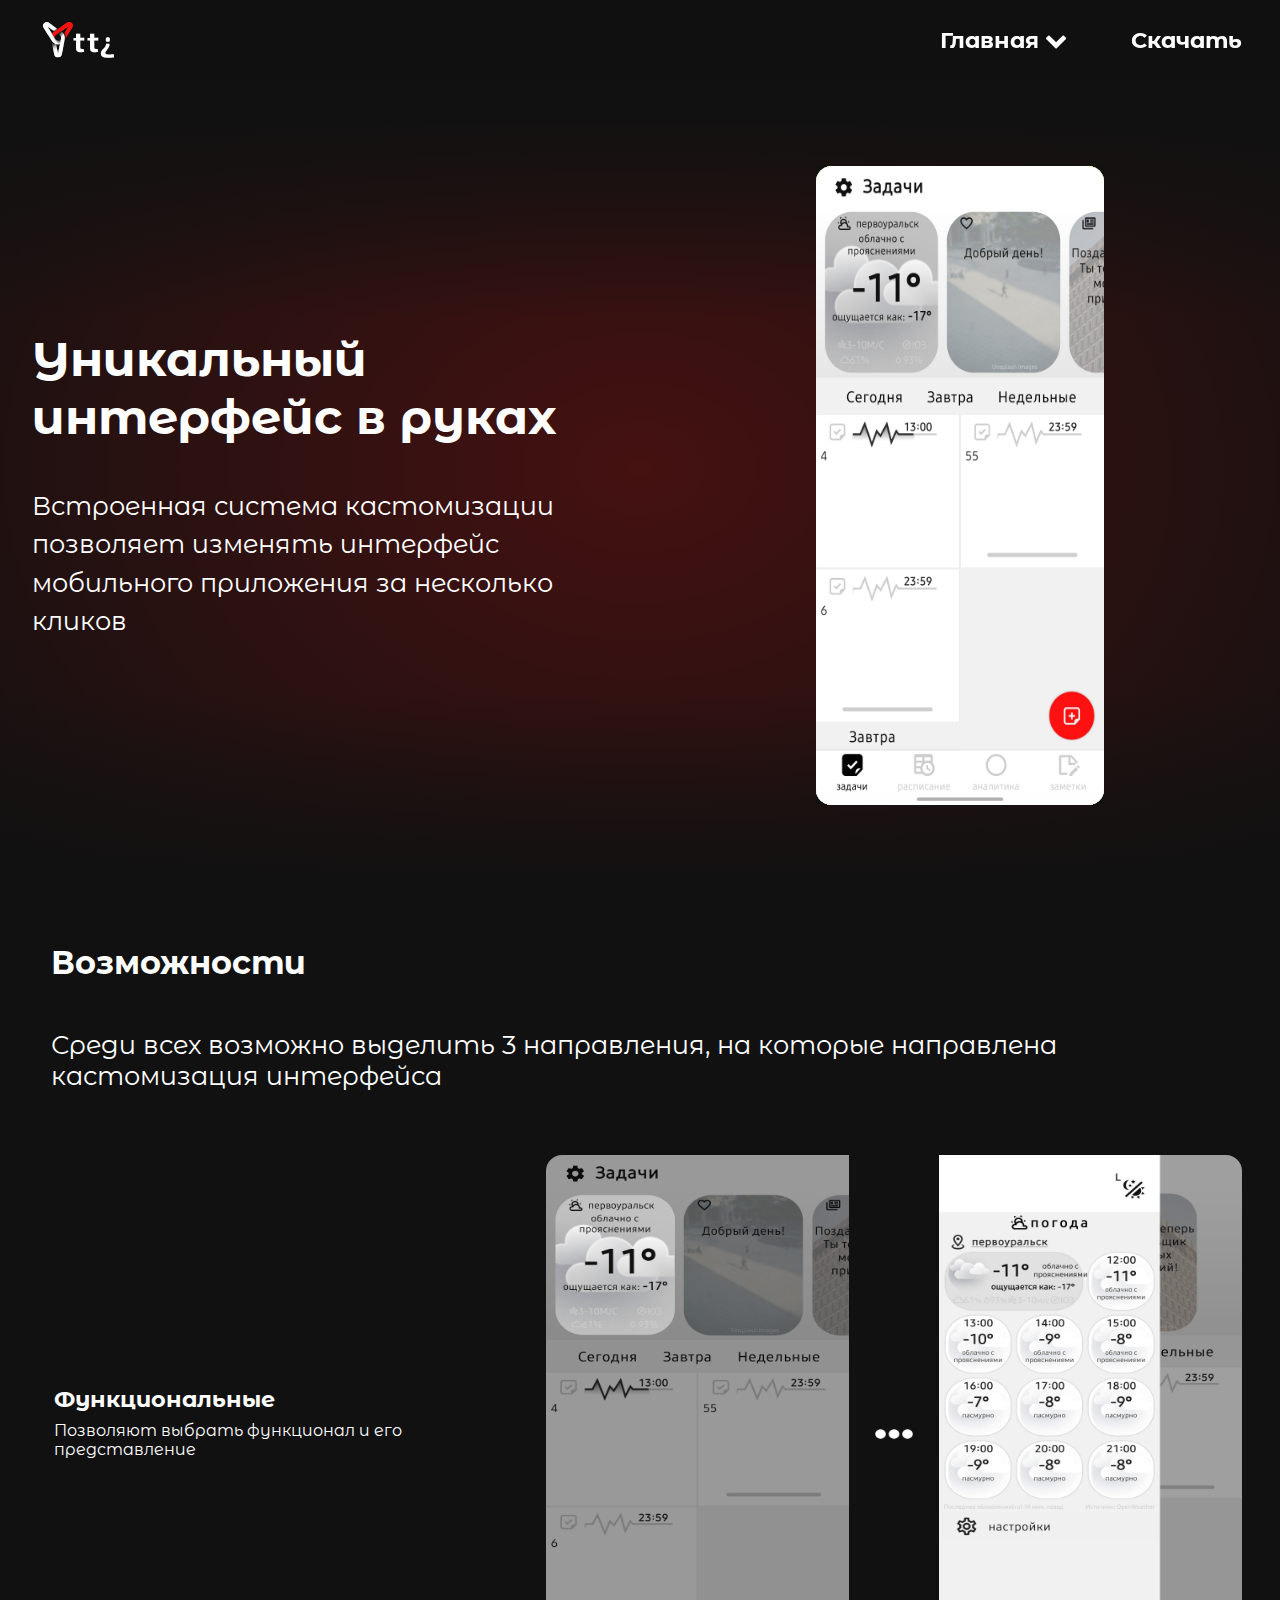
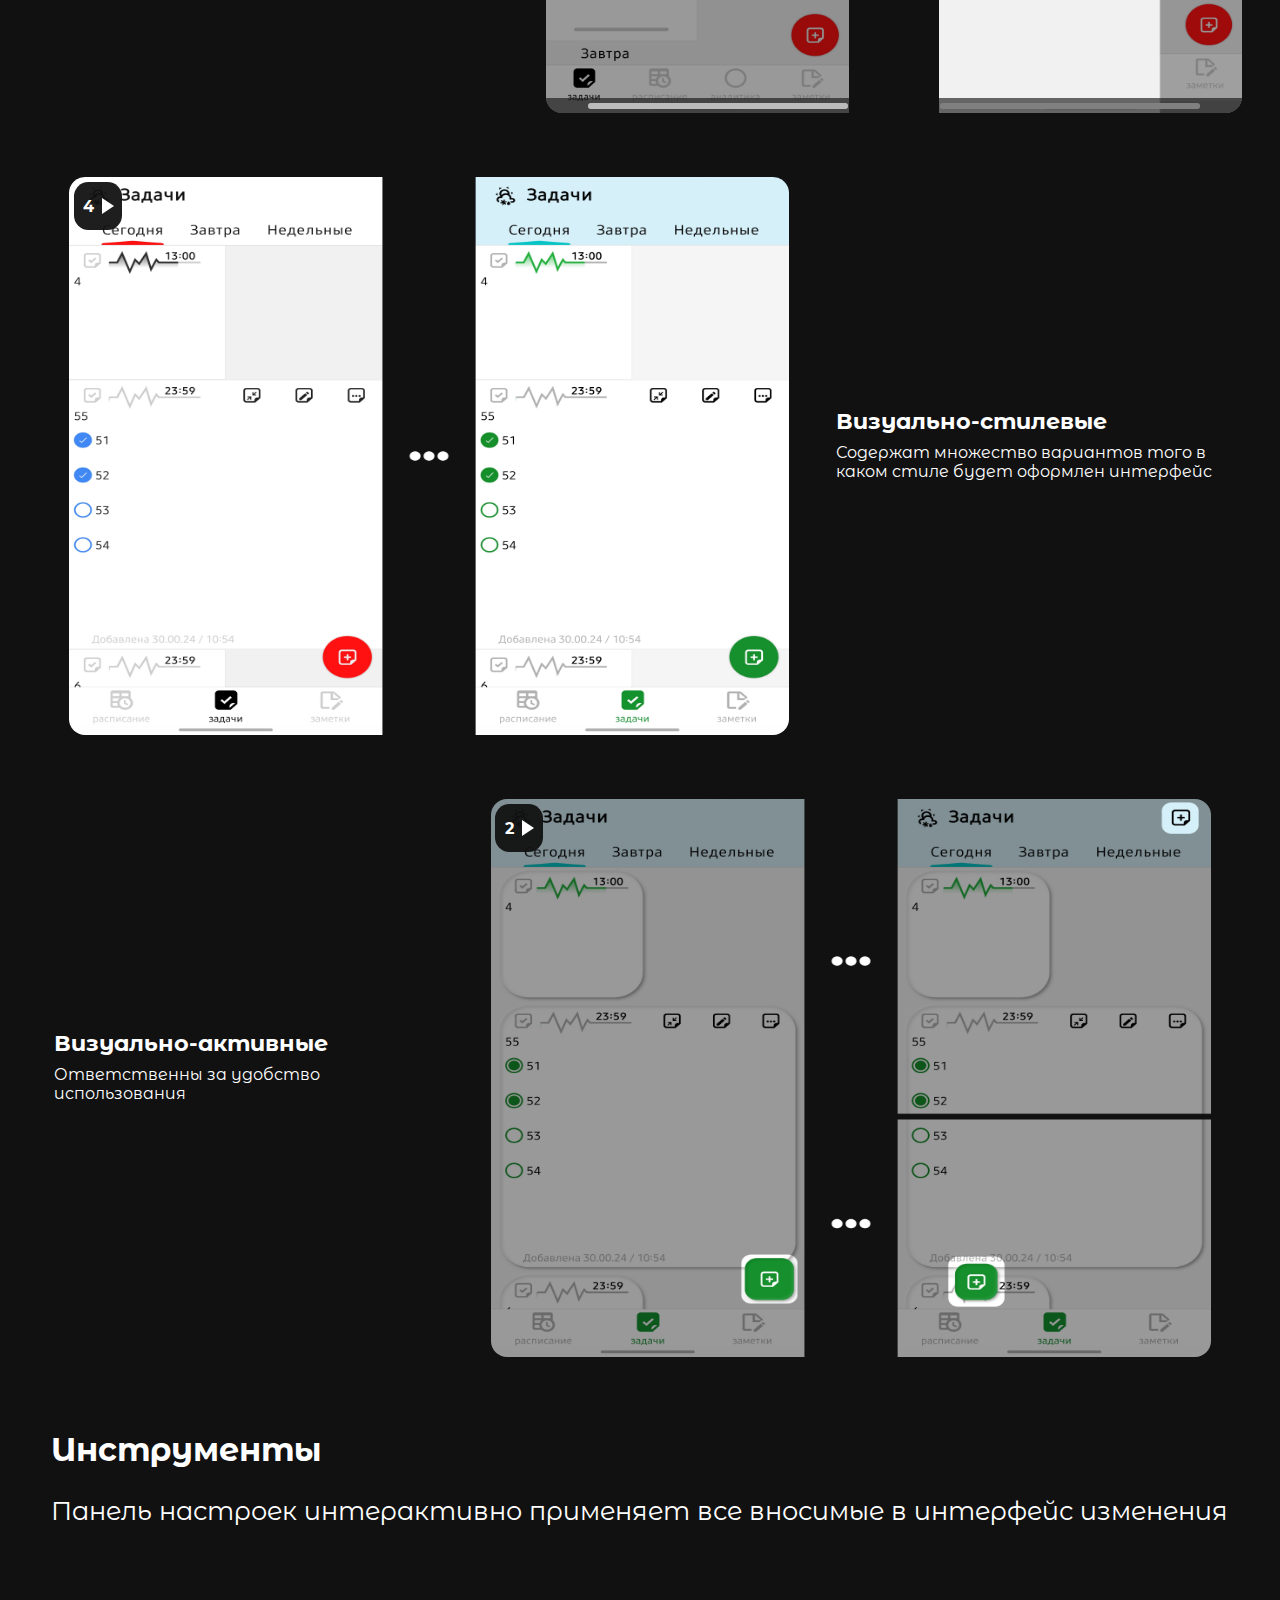
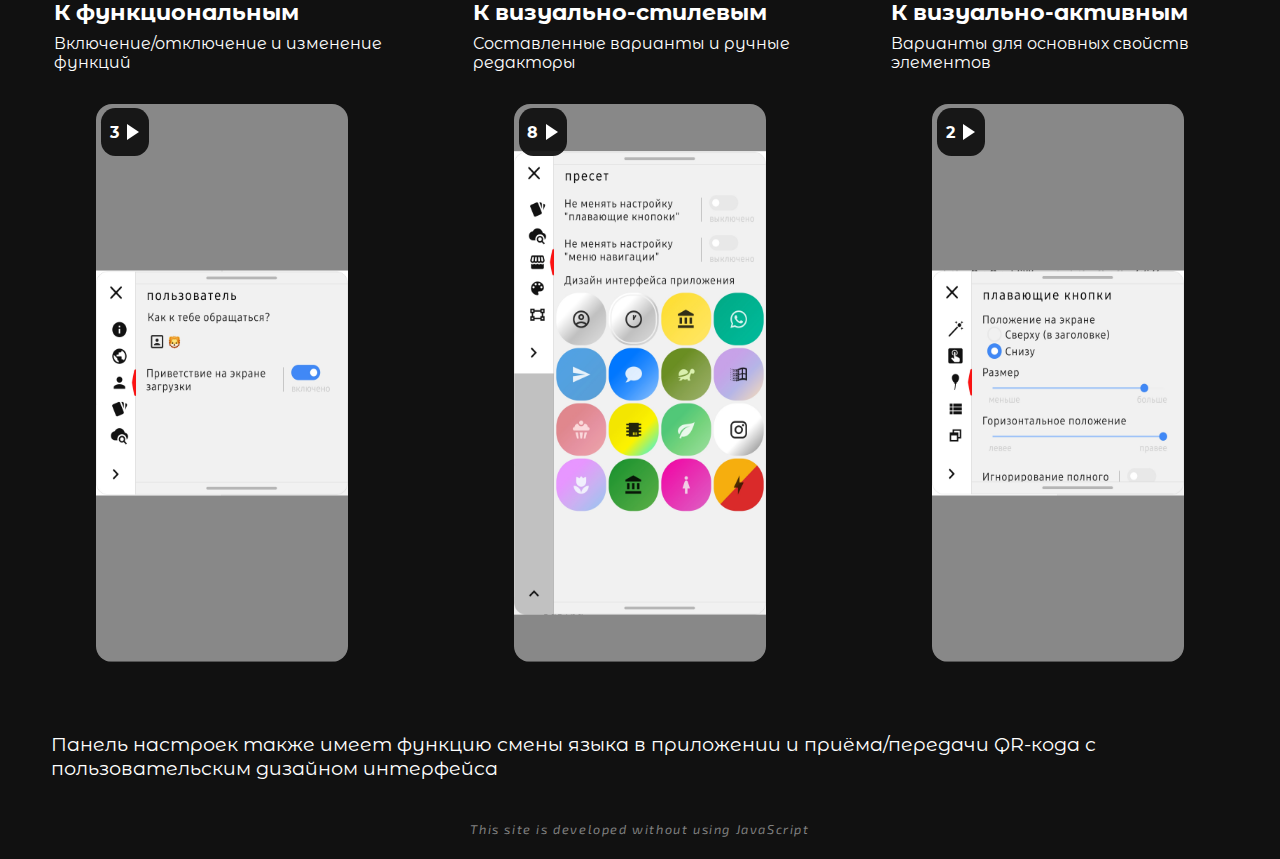
==== commit 87e8f6c9: "feat: контент с правками макета" ====
--- a/index.html
+++ b/index.html
@@ -44,7 +44,7 @@
                         <a href="#tertiary-part">Инструменты</a>
                     </div>
                 </li>
-                <li><a href="./load-page.html">Установка</a></li>
+                <li><a href="./load-page.html">Скачать</a></li>
             </ul>
         </nav>
     </header>
@@ -54,17 +54,29 @@
     <section id="primary-part" class="primary-part">
         <div class="primary-part-container">
             <div class="column-left">
-                <h1>Заголовок</h1>
-                <p>
-                Подтекст
-                </p>
-                
+                <h1>Уникальный интерфейс в руках</h1>
+                <p>Встроенная система кастомизации позволяет изменять интерфейс мобильного приложения за несколько кликов</p> 
             </div>
             <div class="column-right">
-                <div class="primary-image-container">
-                    <img src="./src/img/primary-obj/ps_1.jpg">
-                    <img src="./src/img/primary-obj/ps_2.jpg">
-                    <img src="./src/img/primary-obj/ps_0.jpg">
+                <div class="image-container">
+                    <img class="in-column-logo" src="./src/img/icon-Y/icon-Y.svg"></img>
+                    <div class="primary-image-container">  
+                        <img src="./src/img/primary-obj/ps_02.png">
+                        <img src="./src/img/primary-obj/ps_03.png">
+                        <img src="./src/img/primary-obj/ps_04.png">
+                        <img src="./src/img/primary-obj/ps_05.png">
+                        <img src="./src/img/primary-obj/ps_06.png">
+                        <img src="./src/img/primary-obj/ps_07.png">
+                        <img src="./src/img/primary-obj/ps_08.png">
+                        <img src="./src/img/primary-obj/ps_09.png">
+                        <img src="./src/img/primary-obj/ps_10.png">
+                        <img src="./src/img/primary-obj/ps_11.png">
+                        <img src="./src/img/primary-obj/ps_12.png">
+                        <img src="./src/img/primary-obj/ps_13.png">
+                        <img src="./src/img/primary-obj/ps_14.png">
+                        <img src="./src/img/primary-obj/ps_15.png">
+                        <img src="./src/img/primary-obj/ps_01.png">
+                    </div>    
                 </div>
             </div>
         </div>
@@ -72,88 +84,107 @@
 
     <section id="secondary-part" class="secondary-part">
         <div class="part-description">
-            <h1>что</h1>
+            <h1>Возможности</h1>
+            <p>Среди всех возможно выделить 3 направления, на которые направлена кастомизация интерфейса</p>
         </div>
         <div class="secondary-part-container">
-            <div class="column text-column">
+            <div class="column s-column-l">
                 <div>
-                    <h2>0</h2>
-                    <p>
-                        0_______ __________ ____________ _______________ _______
-                    </p>
-                </div>
-            </div>
-
-            <div class="column column-r">
-                <div>
-                    <h2>111</h2>
-                    <p>
-                        1____ ______________ __________ _________ ________ ______
-                    </p>
-                </div>
-                <div class="carousel" id="carousel1">
-                    <input type="radio" name="slide" id="slide-1-1" checked>
+                    <h2>Функциональные</h2>
+                    <p>Позволяют выбрать функционал и его представление</p>
+                </div>
+                <div class="s-carousel" id="carousel0">
+                    <input type="radio" name="slide" id="slide-0-1" checked>
+                    <input type="radio" name="slide" id="slide-0-2">
+
+                    <div class="carousel-inner">
+                        <img src="./src/img/secondary-obj/cr-1/sc1_01.png" class="slide">
+                        <img src="./src/img/secondary-obj/cr-1/sc1_02.png" class="slide">
+
+                        <img src="./src/img/secondary-obj/cr-1/sc1_01.png" class="slide">
+                        <img src="./src/img/secondary-obj/cr-1/sc1_02.png" class="slide">
+                    </div>
+                    
+                    <label for="slide-0-1" class="carousel-play">
+                        <div class="play">
+                            <h1>2</h1>
+                            <div class="play-i"></div>
+                        </div>
+                    </label>
+
+                    <div class="carousel-indicators">    
+                        <label for="slide-0-1" class="indicator-area"><div class="indicator"></div></label>
+                        <label for="slide-0-2" class="indicator-area"><div class="indicator"></div></label>
+                    </div>
+                </div>
+            </div>
+
+            <div class="column s-column-r">
+                <div class="text-in-column">
+                    <h2>Визуально-стилевые</h2>
+                    <p>Содержат множество вариантов того в каком стиле будет оформлен интерфейс</p>
+                </div>
+                <div class="s-carousel" id="carousel2">
+                    <input type="radio" name="slide" id="slide-1-1">
                     <input type="radio" name="slide" id="slide-1-2">
                     <input type="radio" name="slide" id="slide-1-3">
-                    
-                    <div class="carousel-inner">
-                        <div class="slide" style="background-color: #ff000080;"></div>
-                        <div class="slide" style="background-color: #00ff0080;"></div>
-                        <div class="slide" style="background-color: #0000ff80;"></div>
+                    <input type="radio" name="slide" id="slide-1-4">
+                    
+                    <div class="carousel-inner" >
+                        <img src="./src/img/secondary-obj/cr-2/sc2_01.png" class="slide">
+                        <img src="./src/img/secondary-obj/cr-2/sc2_02.png" class="slide">
+                        <img src="./src/img/secondary-obj/cr-2/sc2_03.png" class="slide">
+                        <img src="./src/img/secondary-obj/cr-2/sc2_04.png" class="slide">
+
+                        <img src="./src/img/secondary-obj/cr-2/sc2_01.png" class="slide">
+                        <img src="./src/img/secondary-obj/cr-2/sc2_02.png" class="slide">
+                        <img src="./src/img/secondary-obj/cr-2/sc2_03.png" class="slide">
+                        <img src="./src/img/secondary-obj/cr-2/sc2_04.png" class="slide">
+                    </div>
+
+                    <label for="slide-1-1" class="carousel-play">
+                        <div class="play">
+                            <h1>4</h1>
+                            <div class="play-i"></div>
+                        </div>
+                    </label>
         
-                        <div class="slide" style="background-color: #ff000080;"></div>
-                        <div class="slide" style="background-color: #00ff0080;"></div>
-                        <div class="slide" style="background-color: #0000ff80;"></div>
-                    </div>
-                    
-                    <label for="slide-1-1" class="carousel-play">
-                        <div class="play">
-                            <h1>3</h1>
-                            <div class="play-i"></div>
-                        </div>
-                    </label>
-
-                    <div class="carousel-indicators">    
+                    <div class="carousel-indicators">
                         <label for="slide-1-1" class="indicator-area"><div class="indicator"></div></label>
                         <label for="slide-1-2" class="indicator-area"><div class="indicator"></div></label>
                         <label for="slide-1-3" class="indicator-area"><div class="indicator"></div></label>
-                    </div>
-                </div>
-            </div>
-
-            <div class="column column-l">
-                <div>
-                    <h2>222</h2>
-                    <p>
-                        2_______ __________ ____________ _______________ _______
-                    </p>
-                </div>
-                <div class="carousel" id="carousel2">
+                        <label for="slide-1-4" class="indicator-area"><div class="indicator"></div></label>
+                    </div>
+                </div>
+            </div>
+
+            <div class="column s-column-l">
+                <div class="text-in-column">
+                    <h2>Визуально-активные</h2>
+                    <p>Ответственны за удобство использования</p>
+                </div>
+                <div class="s-carousel" id="carousel2">
                     <input type="radio" name="slide" id="slide-2-1">
                     <input type="radio" name="slide" id="slide-2-2">
-                    <input type="radio" name="slide" id="slide-2-3">
-                    
-                    <div class="carousel-inner" >
-                        <div class="slide" style="background-color: #ff000080;"></div>
-                        <div class="slide" style="background-color: #00ff0080;"></div>
-                        <div class="slide" style="background-color: #0000ff80;"></div>
-        
-                        <div class="slide" style="background-color: #ff000080;"></div>
-                        <div class="slide" style="background-color: #00ff0080;"></div>
-                        <div class="slide" style="background-color: #0000ff80;"></div>
-                    </div>
-
+
+                    <div class="carousel-inner">
+                        <img src="./src/img/secondary-obj/cr-3/sc3_01.png" class="slide">
+                        <img src="./src/img/secondary-obj/cr-3/sc3_02.png" class="slide">
+
+                        <img src="./src/img/secondary-obj/cr-3/sc3_01.png" class="slide">
+                        <img src="./src/img/secondary-obj/cr-3/sc3_02.png" class="slide">
+                    </div>
+                    
                     <label for="slide-2-1" class="carousel-play">
                         <div class="play">
-                            <h1>3</h1>
-                            <div class="play-i"></div>
-                        </div>
-                    </label>
-        
-                    <div class="carousel-indicators">
+                            <h1>2</h1>
+                            <div class="play-i"></div>
+                        </div>
+                    </label>
+
+                    <div class="carousel-indicators">    
                         <label for="slide-2-1" class="indicator-area"><div class="indicator"></div></label>
                         <label for="slide-2-2" class="indicator-area"><div class="indicator"></div></label>
-                        <label for="slide-2-3" class="indicator-area"><div class="indicator"></div></label>
                     </div>
                 </div>
             </div>
@@ -163,18 +194,16 @@
     <section id="tertiary-part" class="tertiary-part">
         <div class="part-description">
             <div>
-                <h1>каким образом</h1>
-                <p>
-                    0____ ____________ _________ __________ ___________ _____
-                </p>
+                <h1>Инструменты</h1>
+                <p>Панель настроек интерактивно применяет все вносимые в интерфейс изменения</p>
             </div>
         </div>
         <div class="tertiary-part-container">
             <div class="column column-r">
                 <div>
-                    <h2>111</h2>
+                    <h2>К функциональным</h2>
                     <p>
-                        1_______ _________ _________________ ____________ ______
+                        Включение/отключение и изменение функций
                     </p>
                 </div>
                 <div class="carousel" id="carousel3">
@@ -183,13 +212,13 @@
                     <input type="radio" name="slide" id="slide-3-3">
                     
                     <div class="carousel-inner" >
-                        <div class="slide" style="background-color: #ff000080;"></div>
-                        <div class="slide" style="background-color: #00ff0080;"></div>
-                        <div class="slide" style="background-color: #0000ff80;"></div>
-        
-                        <div class="slide" style="background-color: #ff000080;"></div>
-                        <div class="slide" style="background-color: #00ff0080;"></div>
-                        <div class="slide" style="background-color: #0000ff80;"></div>
+                        <img src="./src/img/tertiary-obj/cr-1/tc1_01.png" class="slide">
+                        <img src="./src/img/tertiary-obj/cr-1/tc1_02.png" class="slide">
+                        <img src="./src/img/tertiary-obj/cr-1/tc1_03.png" class="slide">
+
+                        <img src="./src/img/tertiary-obj/cr-1/tc1_01.png" class="slide">
+                        <img src="./src/img/tertiary-obj/cr-1/tc1_02.png" class="slide">
+                        <img src="./src/img/tertiary-obj/cr-1/tc1_03.png" class="slide">
                     </div>
 
                     <label for="slide-3-1" class="carousel-play">
@@ -209,29 +238,42 @@
 
             <div class="column column-l">
                 <div>
-                    <h2>222</h2>
-                    <p>
-                        2___________ ____________ ___________ ________ ________
-                    </p>
+                    <h2>К визуально-стилевым</h2>
+                    <p>Составленные варианты и ручные редакторы</p>
                 </div> 
                 <div class="carousel" id="carousel4">
                     <input type="radio" name="slide" id="slide-4-1">
                     <input type="radio" name="slide" id="slide-4-2">
                     <input type="radio" name="slide" id="slide-4-3">
+                    <input type="radio" name="slide" id="slide-4-4">
+                    <input type="radio" name="slide" id="slide-4-5">
+                    <input type="radio" name="slide" id="slide-4-6">
+                    <input type="radio" name="slide" id="slide-4-7">
+                    <input type="radio" name="slide" id="slide-4-8">
                     
                     <div class="carousel-inner" >
-                        <div class="slide" style="background-color: #ff000080;"></div>
-                        <div class="slide" style="background-color: #00ff0080;"></div>
-                        <div class="slide" style="background-color: #0000ff80;"></div>
-        
-                        <div class="slide" style="background-color: #ff000080;"></div>
-                        <div class="slide" style="background-color: #00ff0080;"></div>
-                        <div class="slide" style="background-color: #0000ff80;"></div>
+                        <img src="./src/img/tertiary-obj/cr-2/tc2_01.png" class="slide">
+                        <img src="./src/img/tertiary-obj/cr-2/tc2_02.png" class="slide">
+                        <img src="./src/img/tertiary-obj/cr-2/tc2_03.png" class="slide">
+                        <img src="./src/img/tertiary-obj/cr-2/tc2_04.png" class="slide">
+                        <img src="./src/img/tertiary-obj/cr-2/tc2_05.png" class="slide">
+                        <img src="./src/img/tertiary-obj/cr-2/tc2_06.png" class="slide">
+                        <img src="./src/img/tertiary-obj/cr-2/tc2_07.png" class="slide">
+                        <img src="./src/img/tertiary-obj/cr-2/tc2_08.png" class="slide">
+
+                        <img src="./src/img/tertiary-obj/cr-2/tc2_01.png" class="slide">
+                        <img src="./src/img/tertiary-obj/cr-2/tc2_02.png" class="slide">
+                        <img src="./src/img/tertiary-obj/cr-2/tc2_03.png" class="slide">
+                        <img src="./src/img/tertiary-obj/cr-2/tc2_04.png" class="slide">
+                        <img src="./src/img/tertiary-obj/cr-2/tc2_05.png" class="slide">
+                        <img src="./src/img/tertiary-obj/cr-2/tc2_06.png" class="slide">
+                        <img src="./src/img/tertiary-obj/cr-2/tc2_07.png" class="slide">
+                        <img src="./src/img/tertiary-obj/cr-2/tc2_08.png" class="slide">
                     </div>
 
                     <label for="slide-4-1" class="carousel-play">
                         <div class="play">
-                            <h1>3</h1>
+                            <h1>8</h1>
                             <div class="play-i"></div>
                         </div>
                     </label>
@@ -240,35 +282,35 @@
                         <label for="slide-4-1" class="indicator-area"><div class="indicator"></div></label>
                         <label for="slide-4-2" class="indicator-area"><div class="indicator"></div></label>
                         <label for="slide-4-3" class="indicator-area"><div class="indicator"></div></label>
+                        <label for="slide-4-4" class="indicator-area"><div class="indicator"></div></label>
+                        <label for="slide-4-5" class="indicator-area"><div class="indicator"></div></label>
+                        <label for="slide-4-6" class="indicator-area"><div class="indicator"></div></label>
+                        <label for="slide-4-7" class="indicator-area"><div class="indicator"></div></label>
+                        <label for="slide-4-8" class="indicator-area"><div class="indicator"></div></label>
                     </div>
                 </div>
             </div>
 
             <div class="column column-r">
                 <div>
-                    <h2>333</h2>
-                    <p>
-                        3___ ___________ __________ _______ __________ _____ _____
-                    </p> 
+                    <h2>К визуально-активным</h2>
+                    <p>Варианты для основных свойств элементов</p> 
                 </div>
                 <div class="carousel" id="carousel5">
                     <input type="radio" name="slide" id="slide-5-1">
                     <input type="radio" name="slide" id="slide-5-2">
-                    <input type="radio" name="slide" id="slide-5-3">
-                    
+ 
                     <div class="carousel-inner" >
-                        <div class="slide" style="background-color: #ff000080;"></div>
-                        <div class="slide" style="background-color: #00ff0080;"></div>
-                        <div class="slide" style="background-color: #0000ff80;"></div>
-        
-                        <div class="slide" style="background-color: #ff000080;"></div>
-                        <div class="slide" style="background-color: #00ff0080;"></div>
-                        <div class="slide" style="background-color: #0000ff80;"></div>
+                        <img src="./src/img/tertiary-obj/cr-3/tc3_01.png" class="slide">
+                        <img src="./src/img/tertiary-obj/cr-3/tc3_02.png" class="slide">
+                        
+                        <img src="./src/img/tertiary-obj/cr-3/tc3_01.png" class="slide">
+                        <img src="./src/img/tertiary-obj/cr-3/tc3_02.png" class="slide">
                     </div>
 
                     <label for="slide-5-1" class="carousel-play">
                         <div class="play">
-                            <h1>3</h1>
+                            <h1>2</h1>
                             <div class="play-i"></div>
                         </div>
                     </label>
@@ -276,10 +318,12 @@
                     <div class="carousel-indicators">
                         <label for="slide-5-1" class="indicator-area"><div class="indicator"></div></label>
                         <label for="slide-5-2" class="indicator-area"><div class="indicator"></div></label>
-                        <label for="slide-5-3" class="indicator-area"><div class="indicator"></div></label>
-                    </div>
-                </div>
-            </div>
+                    </div>
+                </div>
+            </div>
+        </div>
+        <div class="part-description add-description">
+            <p>Панель настроек также имеет функцию смены языка в приложении и приёма/передачи QR-кода с пользовательским дизайном интерфейса</p>
         </div>
     </section>
 
--- a/src/home-page/styles.css
+++ b/src/home-page/styles.css
@@ -61,9 +61,7 @@
     padding: 0 2rem ;
 }
 
-
 @media screen and (max-width: 768px) {
-
     .column-left h1 {
         font-size: 2.1rem;
     }
@@ -88,13 +86,25 @@
     color: white;
     font-family: 'Montserrat Alternates', sans-serif;
 }
+.add-description {
+    align-items: center;
+    justify-content: center;
+}
+.add-description p {
+    font-size: 1.2rem;
+    color: white;
+    font-family: 'Montserrat Alternates', sans-serif;
+}
 
 @media screen and (max-width: 768px) {
     .part-description h1 {
-        font-size: 1.4rem;
+        font-size: 1.5rem;
     }
     .part-description p {
-        font-size: 1.1rem;
+        font-size: 1.15rem;
+    }
+    .add-description p {
+        font-size: 0.9rem;
     }
 }
 
@@ -108,25 +118,34 @@
     padding-bottom: 2vw;
     border-radius: 1rem;
 }
+.text-in-column {
+    max-width: 35%;
+}
+
 .column-l {
     flex-direction: column;
 }
 .column-r {
     flex-direction: column;
 }
-.text-column {
-    display: flex;
-    align-items: flex-start;
-    flex-direction: column;
-    justify-content: flex-start;
-}
+
+.s-column-l {
+    flex-direction: row;
+}
+.s-column-r {
+    flex-direction: row-reverse;
+}
+
+
 .column h2 {
+    font-size: 1.4rem;
     align-self: start;
     margin: 0.5rem 1rem;
     font-family: 'Montserrat Alternates', sans-serif;
     color: white
 }
 .column p {
+    font-size: 1rem;
     align-self: start;
     margin: 0.5rem 1rem;
     font-family: 'Montserrat Alternates', sans-serif;
@@ -144,7 +163,7 @@
 }
 .secondary-part-container {
     display: grid;
-    grid-template-columns: 1fr 1fr 1fr;
+    grid-template-columns: 1fr;
     gap: 2vw;
     padding: 2vw;
 }
@@ -177,17 +196,26 @@
     .tertiary-part-container {
         grid-template-columns: 1fr;
     }
-    .secondary-image {
-        width: 40vmin;
-        height: 70vmin;
-    }
     .column {
         padding-bottom: 1vw;
     }
+    .text-in-column {
+        max-width: 80%;
+    }
     .column-r {
         flex-direction: row;
     }
     .column-l {
         flex-direction: row-reverse;
     }
-}
+    .s-column-l {
+        flex-direction: column;
+        align-items: flex-start;
+        padding: 0 1rem;
+    }
+    .s-column-r {
+        flex-direction: column;
+        align-items: flex-start;
+        padding: 0 1rem;
+    }
+}
--- a/src/home-page/mask-slider.css
+++ b/src/home-page/mask-slider.css
@@ -3,9 +3,20 @@
     width: 32vmin;
     height: 71vmin;
     border-radius: 1rem;
-    background-color: #111;
     position: relative;
     overflow: hidden;
+}
+
+.image-container {
+    background-color: #111;
+    display: flex;
+    justify-content: center;
+    align-items: center;
+}
+
+.in-column-logo {
+    position: absolute;
+    transform: scale(1.6);
 }
 
 .primary-image-container img {
@@ -14,20 +25,55 @@
     position: absolute;
     top: 0;
     left: 0;
-    
+    --time: 10s;
+    --order: calc(var(--time)/21);
 }
 
 .primary-image-container img:nth-child(1) {
-    animation: toChangeImage 0s forwards, changeImage 6s infinite 4s;
+    animation: toChangeImage 0s forwards, changeImage var(--time) infinite calc(var(--order)*14);
+}
+.primary-image-container img:nth-child(2) {
+    animation: toChangeImage 0s forwards, changeImage var(--time) infinite calc(var(--order)*13);
+}
+.primary-image-container img:nth-child(3) {
+    animation: toChangeImage 0s forwards, changeImage var(--time) infinite calc(var(--order)*12);
+}
+.primary-image-container img:nth-child(4) {
+    animation: toChangeImage 0s forwards, changeImage var(--time) infinite calc(var(--order)*11);
+}
+.primary-image-container img:nth-child(5) {
+    animation: toChangeImage 0s forwards, changeImage var(--time) infinite calc(var(--order)*10);
+}
+.primary-image-container img:nth-child(6) {
+    animation: toChangeImage 0s forwards, changeImage var(--time) infinite calc(var(--order)*9);
+}
+.primary-image-container img:nth-child(7) {
+    animation: toChangeImage 0s forwards, changeImage var(--time) infinite calc(var(--order)*8);
+}
+.primary-image-container img:nth-child(8) {
+    animation: toChangeImage 0s forwards, changeImage var(--time) infinite calc(var(--order)*7);
+}
+.primary-image-container img:nth-child(9) {
+    animation: toChangeImage 0s forwards, changeImage var(--time) infinite calc(var(--order)*6);
+}
+.primary-image-container img:nth-child(10) {
+    animation: toChangeImage 0s forwards, changeImage var(--time) infinite calc(var(--order)*5);
+}
+.primary-image-container img:nth-child(11) {
+    animation: toChangeImage 0s forwards, changeImage var(--time) infinite calc(var(--order)*4);
+}
+.primary-image-container img:nth-child(12) {
+    animation: toChangeImage 0s forwards, changeImage var(--time) infinite calc(var(--order)*3);
+}
+.primary-image-container img:nth-child(13) {
+    animation: toChangeImage 0s forwards, changeImage var(--time) infinite calc(var(--order)*2);
+}
+.primary-image-container img:nth-child(14) {
+    animation: toChangeImage 0s forwards, changeImage var(--time) infinite calc(var(--order)*1);
 }
 
-.primary-image-container img:nth-child(2) {
-    animation: toChangeImage 0s forwards, changeImage 6s infinite 2s;
-}
-
-
-.primary-image-container img:nth-child(3) {
-    animation: toChangeImage 0s forwards, changeImage 6s infinite 0s;;
+.primary-image-container img:nth-child(15) {
+    animation: toChangeImage 0s forwards, changeImage var(--time) infinite calc(var(--order)*0);
 }
 
 @keyframes toChangeImage {
@@ -47,7 +93,14 @@
       grid-template-columns: 1fr;
     }
     .primary-image-container {
-        width: 60vmin;
-        height: 133vmin;
+        width: 48vmin;
+        height: 106vmin;
+    }
+}
+
+@media screen and (max-width: 600px) {
+    .primary-image-container {
+        width: 58vmin;
+        height: 128vmin;
     }
 }--- a/src/home-page/carousel.css
+++ b/src/home-page/carousel.css
@@ -1,17 +1,19 @@
 .carousel {
     position: relative;
     width: 28vmin;
-    height: 56vmin;
+    height: 62vmin;
     margin: auto;
     overflow: hidden;
     border-radius: 1rem;
 }
 
-@media screen and (max-width: 930px) {
-    .carousel {
-        width: 40vmin;
-        height: 70vmin;
-    }
+.s-carousel {
+    position: relative;
+    width: 80vmin;
+    height: 62Vmin;
+    margin: auto;
+    overflow: hidden;
+    border-radius: 1rem;
 }
 
 .carousel-inner {
@@ -30,28 +32,71 @@
     position: absolute;
     background-color: #111111a0;
     text-align: center;
-    height: 1.5vmin;
-    transform: translateY(1.5vmin);
+    height: 1.7vmin;
+    transform: translateY(1.7vmin);
     width: 100%;
     bottom: 0;
     left: 0;
     transition: ease 1s;
+    display: flex;
+    gap: 1vmin;
+    justify-content:  center;
 }
 
 .indicator-area {
-    display: inline-block;
+    display: flex;
     height: 100%;
-    margin: 0 0.1vmin;
+    width: 100%;
     padding: 0 1vmin;
+    align-items: center;
+    justify-content: center;
     cursor: pointer;
 }
 
 .indicator {
-    margin-top: 0.6vmin;
-    width: 4vmin;
-    height: 0.5vmin;
-    border-radius: 0.25vmin;
+    width: 80%;
+    height: 36%;
+    border-radius: 0.3vmin;
     background-color: #808080;
+}
+
+@media screen and (max-width: 930px) {
+    .carousel {
+        width: 40vmin;
+        height: 89vmin;
+    }
+    .s-carousel {
+        width: 90vmin;
+        height: 89vmin;
+    }
+    .carousel-indicators {
+        height: 2.4vmin;
+        transform: translateY(2.4vmin);
+    }
+    .indicator {
+        height: 32%;
+    }
+}
+
+@media screen and (max-width: 780px) {
+    .carousel-indicators {
+        height: 3.2vmin;
+        transform: translateY(3.2vmin);
+    }
+    .indicator {
+        height: 27%;
+    }
+}
+
+@media screen and (max-width: 630px) {
+    .carousel-indicators {
+        height: 4vmin;
+        transform: translateY(4vmin);
+    }
+    .indicator {
+        height: 24%;
+        width: 70%;
+    }
 }
 
 input[name="slide"] {
@@ -92,7 +137,45 @@
     border-bottom: 0.5rem solid transparent;
 }
 
-@keyframes slideAnimation1 {
+
+
+
+
+
+@keyframes slideAnimation1-2s {
+    0% { transform: translateX(0); }
+    33.33% { transform: translateX(0); }
+    66.66% { transform: translateX(-100%); }
+    100% { transform: translateX(-200%); }
+}
+
+@keyframes slideAnimation2-2s {
+    0% { transform: translateX(-100%); }
+    33.33% { transform: translateX(-100%); }
+    66.66% { transform: translateX(-200%); }
+    100% { transform: translateX(-300%); }
+}
+
+@keyframes slideAnimation0-2s {
+    0% { transform: translateX(-200%); }
+    100% { transform: translateX(0); }
+}
+
+#slide-5-1:checked ~ .carousel-inner,
+#slide-2-1:checked ~ .carousel-inner,
+#slide-0-1:checked ~ .carousel-inner { 
+    transform: translateX(0);
+    animation: slideAnimation1-2s 12s infinite, slideAnimation0-2s 0s infinite;
+}
+
+#slide-5-2:checked ~ .carousel-inner,
+#slide-2-2:checked ~ .carousel-inner,
+#slide-0-2:checked ~ .carousel-inner { 
+    --transform: translateX(-100%);
+    animation: slideAnimation2-2s 12s infinite, slideAnimation0-2s 0s infinite;
+}
+
+@keyframes slideAnimation1-3s {
     0% { transform: translateX(0); }
     25% { transform: translateX(0); }
     50% { transform: translateX(-100%); }
@@ -100,7 +183,7 @@
     100% { transform: translateX(-300%); }
 }
 
-@keyframes slideAnimation2 {
+@keyframes slideAnimation2-3s {
     0% { transform: translateX(-100%); }
     25% { transform: translateX(-100%); }
     50% { transform: translateX(-200%); }
@@ -108,7 +191,7 @@
     100% { transform: translateX(-400%); }
 }
 
-@keyframes slideAnimation3 {
+@keyframes slideAnimation3-3s {
     0% { transform: translateX(-200%); }
     25% { transform: translateX(-200%); }
     50% { transform: translateX(-300%); }
@@ -116,68 +199,258 @@
     100% { transform: translateX(-500%); }
 }
 
-
-@keyframes slideAnimation0 {
+@keyframes slideAnimation0-3s {
     0% { transform: translateX(-300%); }
     100% { transform: translateX(0); }
 }
-
-
-#slide-5-1:checked ~ .carousel-inner,
-#slide-4-1:checked ~ .carousel-inner,
-#slide-3-1:checked ~ .carousel-inner,
-#slide-2-1:checked ~ .carousel-inner,
+#slide-3-1:checked ~ .carousel-inner { 
+    transform: translateX(0);
+    animation: slideAnimation1-3s 12s infinite, slideAnimation0-3s 0s infinite;
+}
+
+#slide-3-2:checked ~ .carousel-inner { 
+    --transform: translateX(-100%);
+    animation: slideAnimation2-3s 12s infinite, slideAnimation0-3s 0s infinite;
+}
+
+#slide-3-3:checked ~ .carousel-inner { 
+    --transform: translateX(-200%);
+    animation: slideAnimation3-3s 12s infinite, slideAnimation0-3s 0s infinite;
+}
+
+@keyframes slideAnimation1-4s {
+    0% { transform: translateX(0); }
+    20% { transform: translateX(0); }
+    40% { transform: translateX(-100%); }
+    60% { transform: translateX(-200%); }
+    80% { transform: translateX(-300%); }
+    100% { transform: translateX(-400%); }
+}
+
+@keyframes slideAnimation2-4s {
+    0% { transform: translateX(-100%); }
+    20% { transform: translateX(-100%); }
+    40% { transform: translateX(-200%); }
+    60% { transform: translateX(-300%); }
+    80% { transform: translateX(-400%); }
+    100% { transform: translateX(-500%); }
+}
+
+@keyframes slideAnimation3-4s {
+    0% { transform: translateX(-200%); }
+    20% { transform: translateX(-200%); }
+    40% { transform: translateX(-300%); }
+    60% { transform: translateX(-400%); }
+    80% { transform: translateX(-500%); }
+    100% { transform: translateX(-600%); }
+}
+
+@keyframes slideAnimation4-4s {
+    0% { transform: translateX(-300%); }
+    20% { transform: translateX(-300%); }
+    40% { transform: translateX(-400%); }
+    60% { transform: translateX(-500%); }
+    80% { transform: translateX(-600%); }
+    100% { transform: translateX(-700%); }
+}
+
+@keyframes slideAnimation0-4s {
+    0% { transform: translateX(-400%); }
+    100% { transform: translateX(0); }
+}
 #slide-1-1:checked ~ .carousel-inner { 
     transform: translateX(0);
-    animation: slideAnimation1 15s infinite, slideAnimation0 0s infinite;
-}
-#slide-5-2:checked ~ .carousel-inner,
-#slide-4-2:checked ~ .carousel-inner,
-#slide-3-2:checked ~ .carousel-inner,
-#slide-2-2:checked ~ .carousel-inner,
+    animation: slideAnimation1-4s 15s infinite, slideAnimation0-4s 0s infinite;
+}
 #slide-1-2:checked ~ .carousel-inner { 
+    --transform: translateX(-100%);
+    animation: slideAnimation2-4s 15s infinite, slideAnimation0-4s 0s infinite;
+}
+#slide-1-3:checked ~ .carousel-inner { 
+    --transform: translateX(-200%);
+    animation: slideAnimation3-4s 15s infinite, slideAnimation0-4s 0s infinite;
+}
+#slide-1-4:checked ~ .carousel-inner { 
+    --transform: translateX(-300%);
+    animation: slideAnimation4-4s 15s infinite, slideAnimation0-4s 0s infinite;
+}
+
+
+@keyframes slideAnimation1-8s {
+    0% { transform: translateX(0); }
+    11.11% { transform: translateX(0); }
+    22.22% { transform: translateX(-100%); }
+    33.33% { transform: translateX(-200%); }
+    44.44% { transform: translateX(-300%); }
+    55.55% { transform: translateX(-400%); }
+    66.66% { transform: translateX(-500%); }
+    77.77% { transform: translateX(-600%); }
+    88.89% { transform: translateX(-700%); }
+    100% { transform: translateX(-800%); }
+}
+@keyframes slideAnimation2-8s {
+    0% { transform: translateX(-100%); }
+    11.11% { transform: translateX(-100%); }
+    22.22% { transform: translateX(-200%); }
+    33.33% { transform: translateX(-300%); }
+    44.44% { transform: translateX(-400%); }
+    55.55% { transform: translateX(-500%); }
+    66.66% { transform: translateX(-600%); }
+    77.77% { transform: translateX(-700%); }
+    88.89% { transform: translateX(-800%); }
+    100% {transform: translateX(-900%); }
+}
+@keyframes slideAnimation3-8s {
+    0% { transform: translateX(-200%); }
+    11.11% { transform: translateX(-200%); }
+    22.22% { transform: translateX(-300%); }
+    33.33% { transform: translateX(-400%); }
+    44.44% { transform: translateX(-500%); }
+    55.55% { transform: translateX(-600%); }
+    66.66% { transform: translateX(-700%); }
+    77.77% { transform: translateX(-800%); }
+    88.89% { transform: translateX(-900%); }
+    100% {transform: translateX(-1000%); }
+}
+@keyframes slideAnimation4-8s {
+    0% { transform: translateX(-300%); }
+    11.11% { transform: translateX(-300%); }
+    22.22% { transform: translateX(-400%); }
+    33.33% { transform: translateX(-500%); }
+    44.44% { transform: translateX(-600%); }
+    55.55% { transform: translateX(-700%); }
+    66.66% { transform: translateX(-800%); }
+    77.77% { transform: translateX(-900%); }
+    88.89% { transform: translateX(-1000%); }
+    100% {transform: translateX(-1100%); }
+}
+@keyframes slideAnimation5-8s {
+    0% { transform: translateX(-400%); }
+    11.11% { transform: translateX(-400%); }
+    22.22% { transform: translateX(-500%); }
+    33.33% { transform: translateX(-600%); }
+    44.44% { transform: translateX(-700%); }
+    55.55% { transform: translateX(-800%); }
+    66.66% { transform: translateX(-900%); }
+    77.77% { transform: translateX(-1000%); }
+    88.89% { transform: translateX(-1100%); }
+    100% {transform: translateX(-900%); }
+}
+@keyframes slideAnimation6-8s {
+    0% { transform: translateX(-500%); }
+    11.11% { transform: translateX(-500%); }
+    22.22% { transform: translateX(-600%); }
+    33.33% { transform: translateX(-700%); }
+    44.44% { transform: translateX(-800%); }
+    55.55% { transform: translateX(-900%); }
+    66.66% { transform: translateX(-1000%); }
+    77.77% { transform: translateX(-1100%); }
+    88.89% { transform: translateX(-1200%); }
+    100% {transform: translateX(-1300%); }
+}
+@keyframes slideAnimation7-8s {
+    0% { transform: translateX(-600%); }
+    11.11% { transform: translateX(-600%); }
+    22.22% { transform: translateX(-700%); }
+    33.33% { transform: translateX(-800%); }
+    44.44% { transform: translateX(-900%); }
+    55.55% { transform: translateX(-1000%); }
+    66.66% { transform: translateX(-1100%); }
+    77.77% { transform: translateX(-1200%); }
+    88.89% { transform: translateX(-1300%); }
+    100% {transform: translateX(-1400%); }
+}
+@keyframes slideAnimation8-8s {
+    0% { transform: translateX(-700%); }
+    11.11% { transform: translateX(-700%); }
+    22.22% { transform: translateX(-800%); }
+    33.33% { transform: translateX(-900%); }
+    44.44% { transform: translateX(-1000%); }
+    55.55% { transform: translateX(-1100%); }
+    66.66% { transform: translateX(-1200%); }
+    77.77% { transform: translateX(-1300%); }
+    88.89% { transform: translateX(-1400%); }
+    100% {transform: translateX(-1500%); }
+}
+@keyframes slideAnimation0-8s {
+    0% { transform: translateX(0); }
+    100% { transform: translateX(-800%); }
+}
+#slide-4-1:checked ~ .carousel-inner { 
+    transform: translateX(0);
+    animation: slideAnimation1-8s 27s infinite, slideAnimation0-8s 0s infinite;
+}
+#slide-4-2:checked ~ .carousel-inner { 
     transform: translateX(-100%);
-    animation: slideAnimation2 15s infinite, slideAnimation0 0s infinite;;
-}
-#slide-5-3:checked ~ .carousel-inner,
-#slide-4-3:checked ~ .carousel-inner,
-#slide-3-3:checked ~ .carousel-inner,
-#slide-2-3:checked ~ .carousel-inner,
-#slide-1-3:checked ~ .carousel-inner { 
+    animation: slideAnimation2-8s 27s infinite, slideAnimation0-8s 0s infinite;
+}
+#slide-4-3:checked ~ .carousel-inner { 
     transform: translateX(-200%);
-    animation: slideAnimation3 15s infinite, slideAnimation0 0s infinite;;
-}
-
-#slide-5-1:checked ~ .carousel-play, 
-#slide-5-2:checked ~ .carousel-play, 
-#slide-5-3:checked ~ .carousel-play,
-
-#slide-4-1:checked ~ .carousel-play, 
-#slide-4-2:checked ~ .carousel-play, 
-#slide-4-3:checked ~ .carousel-play,
-
-#slide-3-1:checked ~ .carousel-play, 
-#slide-3-2:checked ~ .carousel-play, 
-#slide-3-3:checked ~ .carousel-play,
-
-#slide-2-1:checked ~ .carousel-play, 
-#slide-2-2:checked ~ .carousel-play, 
-#slide-2-3:checked ~ .carousel-play,
-
-#slide-1-1:checked ~ .carousel-play, 
-#slide-1-2:checked ~ .carousel-play, 
-#slide-1-3:checked ~ .carousel-play {
+    animation: slideAnimation3-8s 27s infinite, slideAnimation0-8s 0s infinite;
+}
+#slide-4-4:checked ~ .carousel-inner { 
+    transform: translateX(-300%);
+    animation: slideAnimation4-8s 27s infinite, slideAnimation0-8s 0s infinite;
+}
+#slide-4-5:checked ~ .carousel-inner { 
+    transform: translateX(-400%);
+    animation: slideAnimation5-8s 27s infinite, slideAnimation0-8s 0s infinite;
+}
+#slide-4-6:checked ~ .carousel-inner { 
+    transform: translateX(-500%);
+    animation: slideAnimation6-8s 27s infinite, slideAnimation0-8s 0s infinite;
+}
+#slide-4-7:checked ~ .carousel-inner { 
+    transform: translateX(-600%);
+    animation: slideAnimation7-8s 27s infinite, slideAnimation0-8s 0s infinite;
+}
+#slide-4-8:checked ~ .carousel-inner { 
+    transform: translateX(-700%);
+    animation: slideAnimation8-8s 27s infinite, slideAnimation0-8s 0s infinite;
+}
+
+
+#slide-5-1:checked ~ .carousel-play , 
+#slide-5-2:checked ~ .carousel-play ,  
+
+#slide-4-1:checked ~ .carousel-play , 
+#slide-4-2:checked ~ .carousel-play ,  
+#slide-4-3:checked ~ .carousel-play ,
+#slide-4-4:checked ~ .carousel-play , 
+#slide-4-5:checked ~ .carousel-play ,  
+#slide-4-6:checked ~ .carousel-play ,
+#slide-4-7:checked ~ .carousel-play , 
+#slide-4-8:checked ~ .carousel-play ,  
+
+#slide-3-1:checked ~ .carousel-play , 
+#slide-3-2:checked ~ .carousel-play ,  
+#slide-3-3:checked ~ .carousel-play ,
+
+#slide-2-1:checked ~ .carousel-play , 
+#slide-2-2:checked ~ .carousel-play ,  
+
+#slide-1-1:checked ~ .carousel-play , 
+#slide-1-2:checked ~ .carousel-play ,  
+#slide-1-3:checked ~ .carousel-play ,
+#slide-1-4:checked ~ .carousel-play ,
+
+#slide-0-1:checked ~ .carousel-play ,
+#slide-0-2:checked ~ .carousel-play  {
     opacity: 0;
     pointer-events: none;
 }
 
 #slide-5-1:checked ~ .carousel-indicators, 
 #slide-5-2:checked ~ .carousel-indicators,  
-#slide-5-3:checked ~ .carousel-indicators,
 
 #slide-4-1:checked ~ .carousel-indicators, 
 #slide-4-2:checked ~ .carousel-indicators,  
 #slide-4-3:checked ~ .carousel-indicators,
+#slide-4-4:checked ~ .carousel-indicators, 
+#slide-4-5:checked ~ .carousel-indicators,  
+#slide-4-6:checked ~ .carousel-indicators,
+#slide-4-7:checked ~ .carousel-indicators, 
+#slide-4-8:checked ~ .carousel-indicators,  
 
 #slide-3-1:checked ~ .carousel-indicators, 
 #slide-3-2:checked ~ .carousel-indicators,  
@@ -185,11 +458,14 @@
 
 #slide-2-1:checked ~ .carousel-indicators, 
 #slide-2-2:checked ~ .carousel-indicators,  
-#slide-2-3:checked ~ .carousel-indicators,
 
 #slide-1-1:checked ~ .carousel-indicators, 
 #slide-1-2:checked ~ .carousel-indicators,  
-#slide-1-3:checked ~ .carousel-indicators {
+#slide-1-3:checked ~ .carousel-indicators,
+#slide-1-4:checked ~ .carousel-indicators,
+
+#slide-0-1:checked ~ .carousel-indicators,
+#slide-0-2:checked ~ .carousel-indicators {
     transform: translateY(0);
 }
 
@@ -202,11 +478,15 @@
 
 #slide-5-1:checked ~ .carousel-indicators .indicator-area:nth-child(1) .indicator,
 #slide-5-2:checked ~ .carousel-indicators .indicator-area:nth-child(2) .indicator,
-#slide-5-3:checked ~ .carousel-indicators .indicator-area:nth-child(3) .indicator,
 
 #slide-4-1:checked ~ .carousel-indicators .indicator-area:nth-child(1) .indicator,
 #slide-4-2:checked ~ .carousel-indicators .indicator-area:nth-child(2) .indicator,
 #slide-4-3:checked ~ .carousel-indicators .indicator-area:nth-child(3) .indicator,
+#slide-4-4:checked ~ .carousel-indicators .indicator-area:nth-child(4) .indicator,
+#slide-4-5:checked ~ .carousel-indicators .indicator-area:nth-child(5) .indicator,
+#slide-4-6:checked ~ .carousel-indicators .indicator-area:nth-child(6) .indicator,
+#slide-4-7:checked ~ .carousel-indicators .indicator-area:nth-child(7) .indicator,
+#slide-4-8:checked ~ .carousel-indicators .indicator-area:nth-child(8) .indicator,
 
 #slide-3-1:checked ~ .carousel-indicators .indicator-area:nth-child(1) .indicator,
 #slide-3-2:checked ~ .carousel-indicators .indicator-area:nth-child(2) .indicator,
@@ -214,11 +494,14 @@
 
 #slide-2-1:checked ~ .carousel-indicators .indicator-area:nth-child(1) .indicator,
 #slide-2-2:checked ~ .carousel-indicators .indicator-area:nth-child(2) .indicator,
-#slide-2-3:checked ~ .carousel-indicators .indicator-area:nth-child(3) .indicator,
 
 #slide-1-1:checked ~ .carousel-indicators .indicator-area:nth-child(1) .indicator,
 #slide-1-2:checked ~ .carousel-indicators .indicator-area:nth-child(2) .indicator,
-#slide-1-3:checked ~ .carousel-indicators .indicator-area:nth-child(3) .indicator {
-    animation: indicatorAnimation 3s;
+#slide-1-3:checked ~ .carousel-indicators .indicator-area:nth-child(3) .indicator,
+#slide-1-4:checked ~ .carousel-indicators .indicator-area:nth-child(4) .indicator,
+
+#slide-0-1:checked ~ .carousel-indicators .indicator-area:nth-child(1) .indicator,
+#slide-0-2:checked ~ .carousel-indicators .indicator-area:nth-child(2) .indicator {
+    animation: indicatorAnimation 2s;
     background-color: #bbb;
 }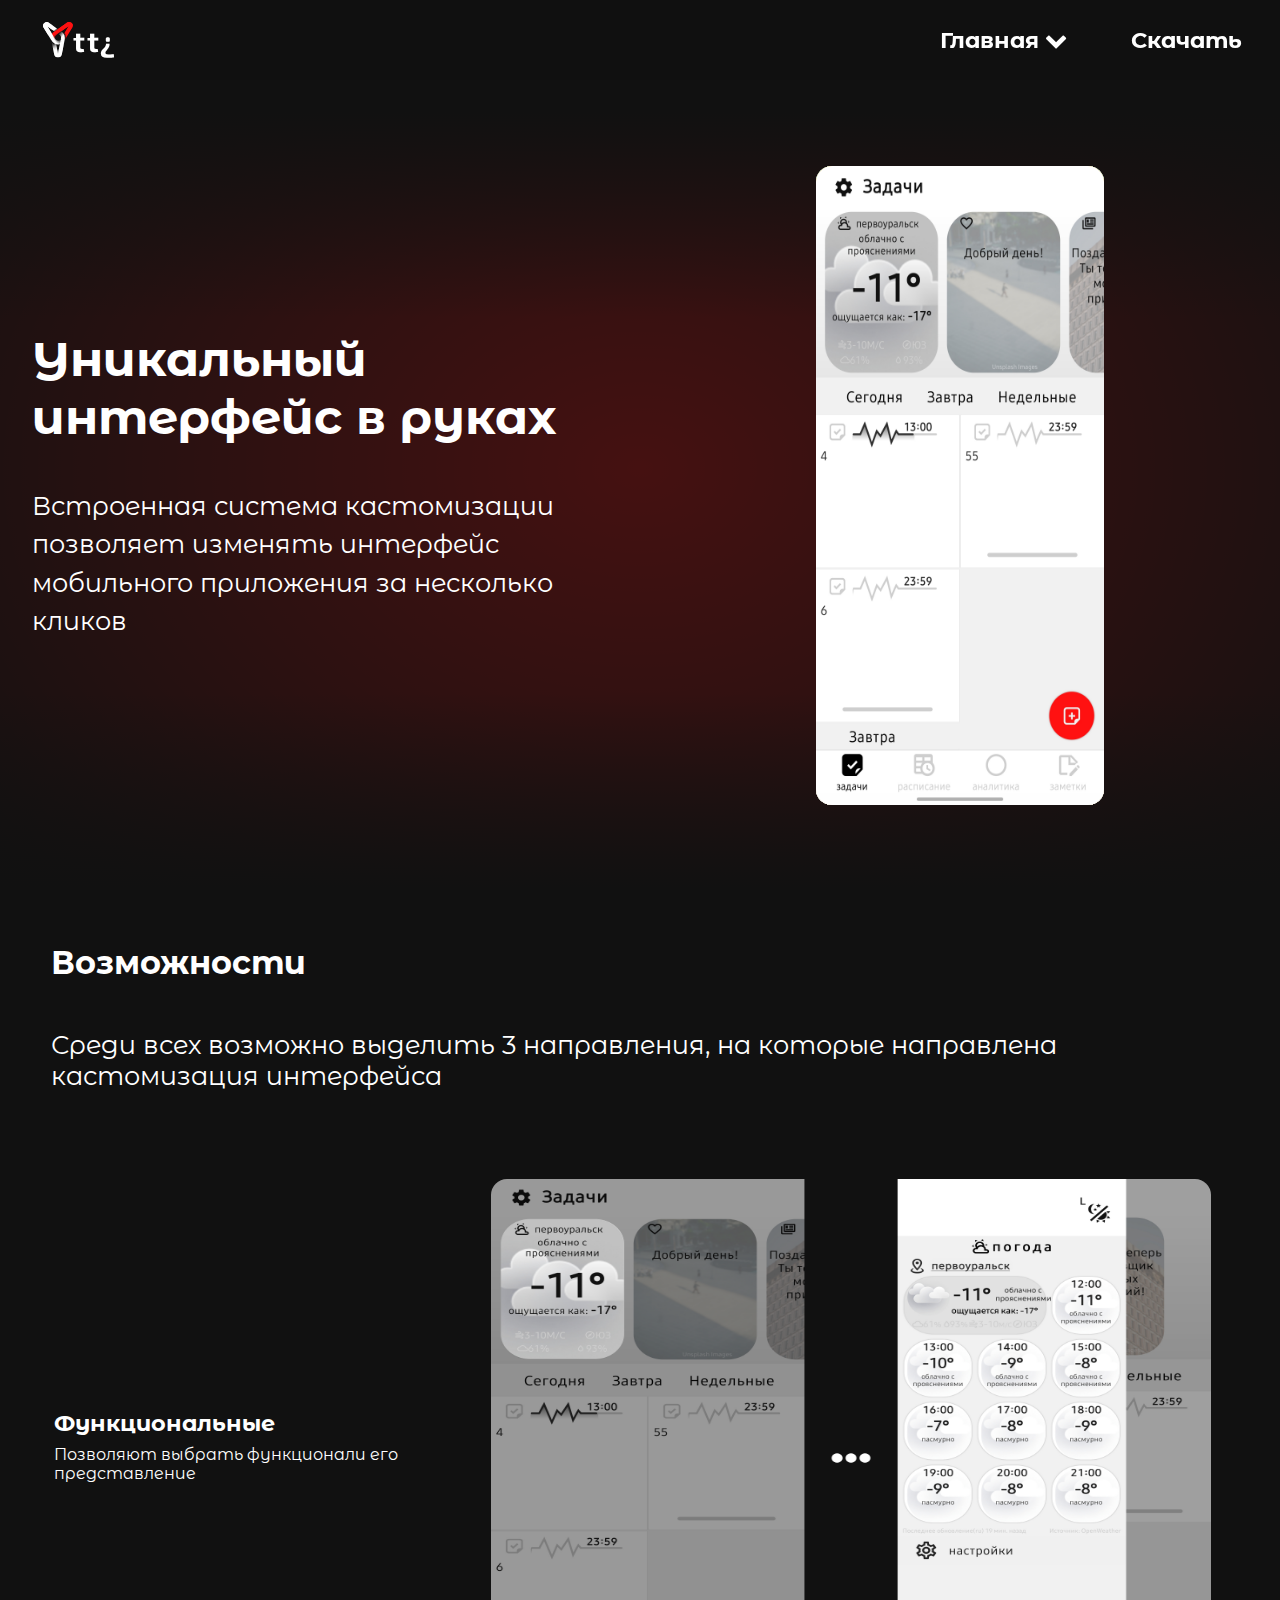
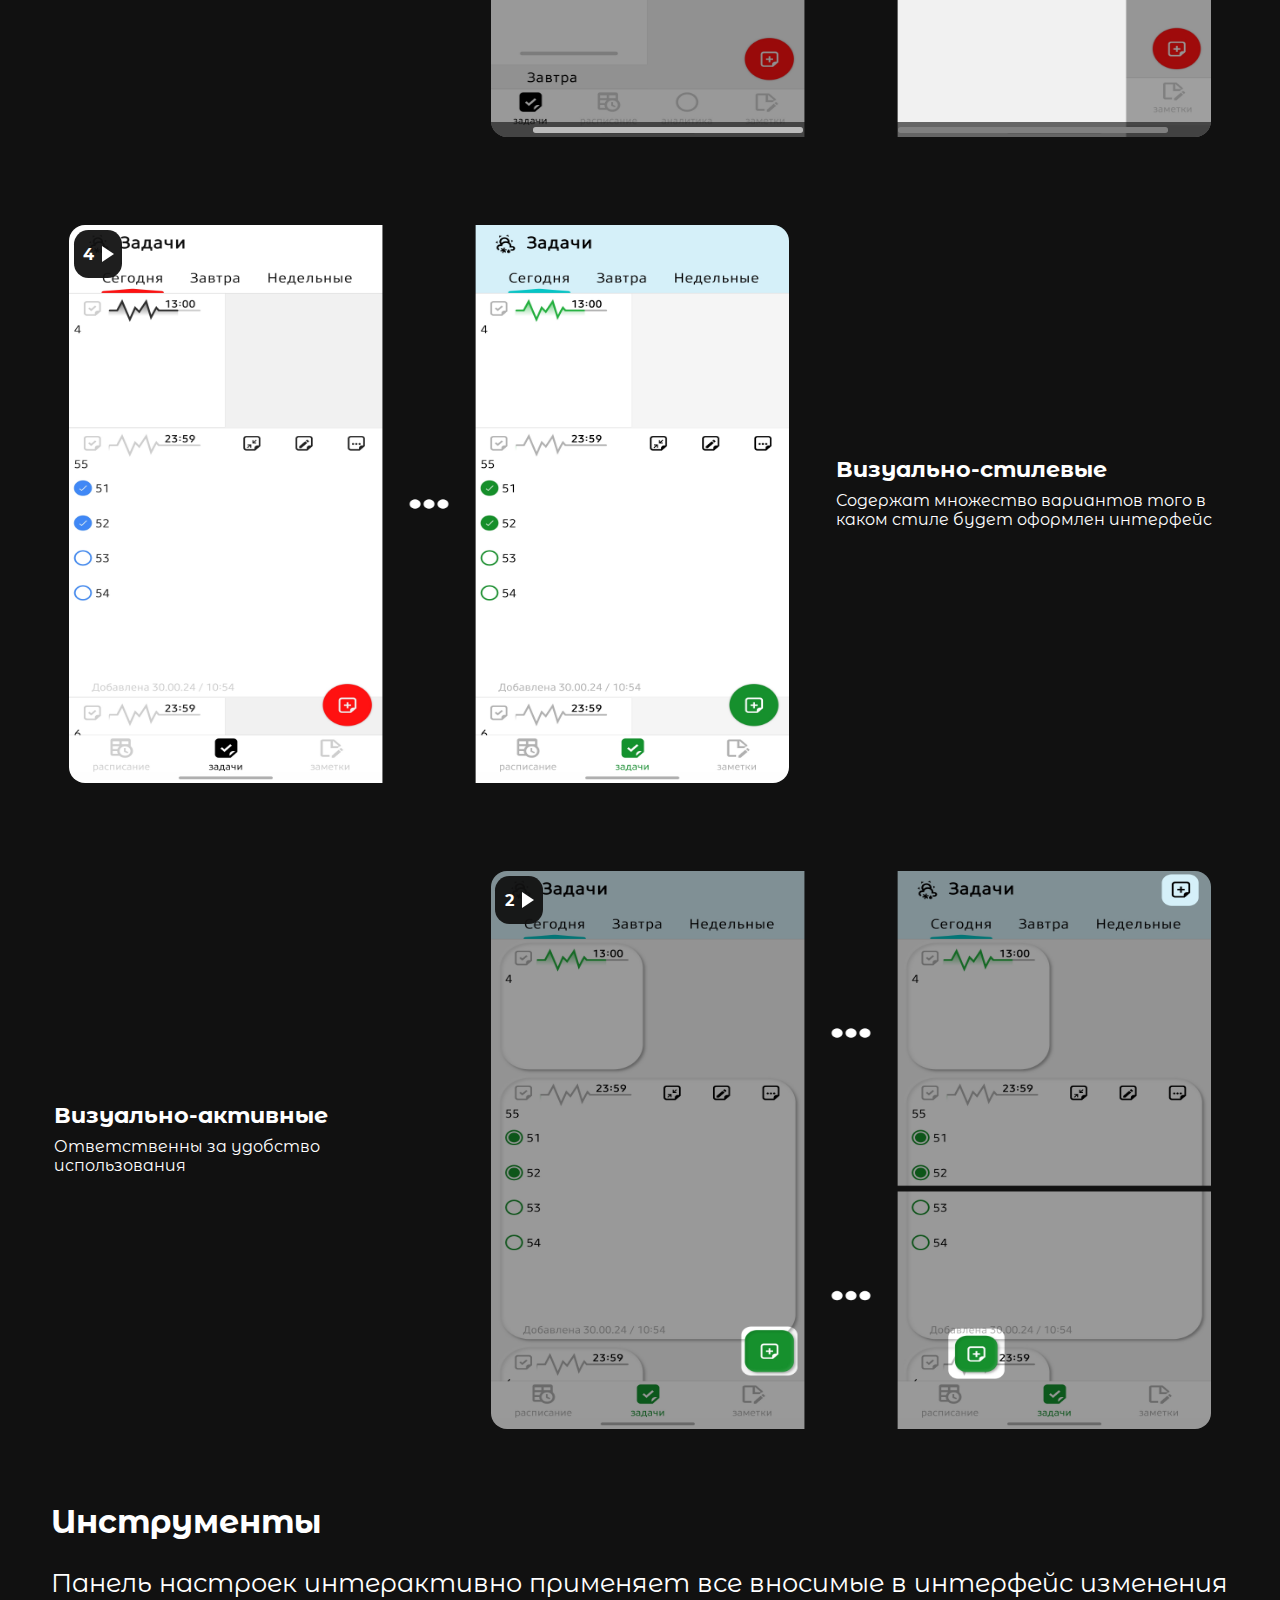
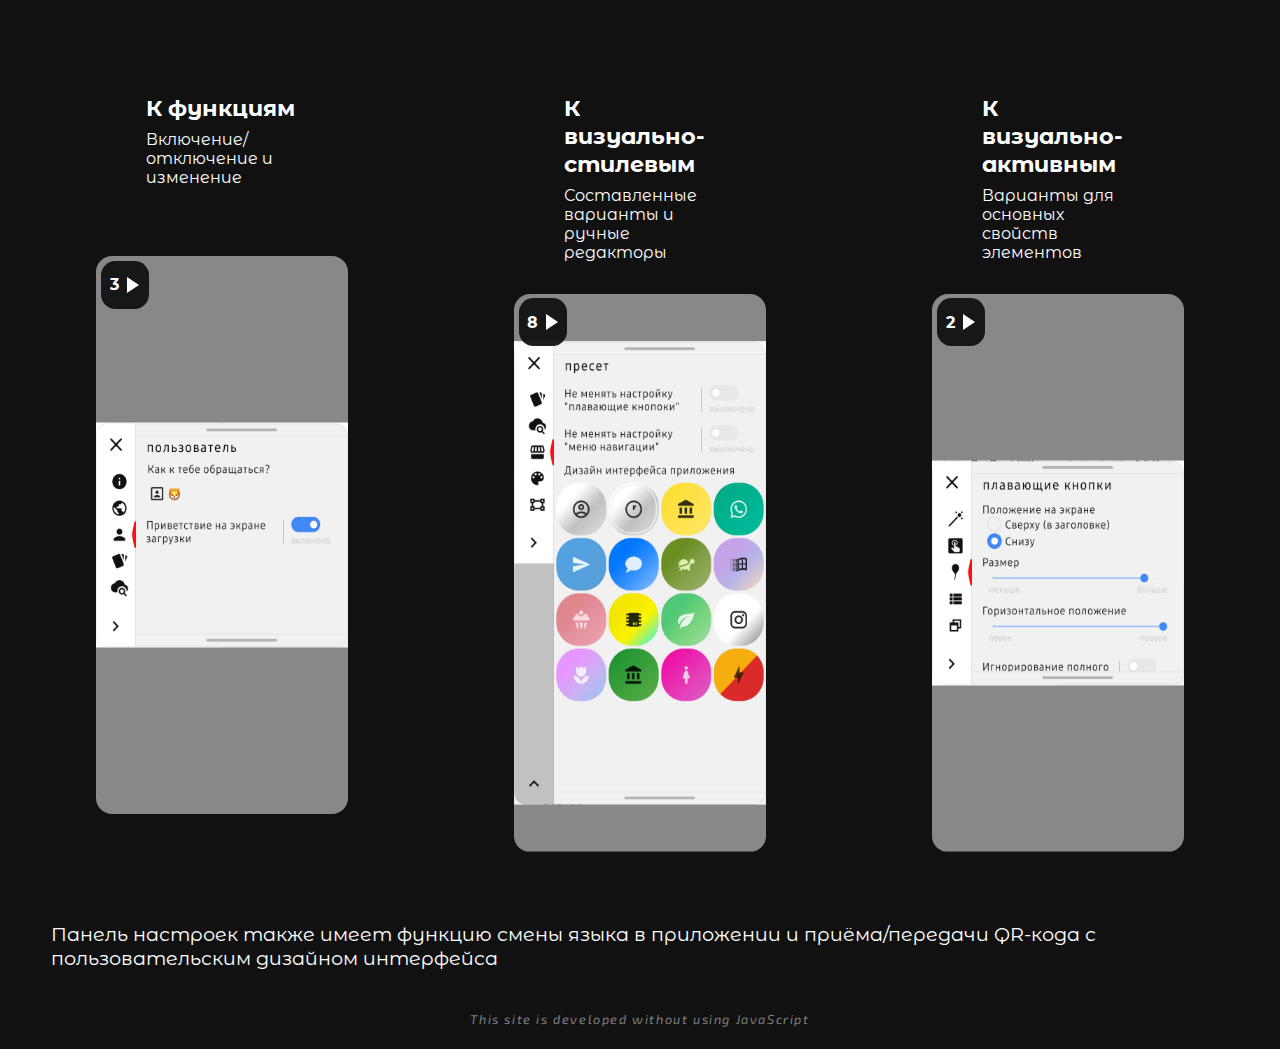
==== commit 76734ddd: "fix: адаптивные сдвиги" ====
--- a/index.html
+++ b/index.html
@@ -89,9 +89,9 @@
         </div>
         <div class="secondary-part-container">
             <div class="column s-column-l">
-                <div>
+                <div class="text-in-column">
                     <h2>Функциональные</h2>
-                    <p>Позволяют выбрать функционал и его представление</p>
+                    <p>Позволяют выбрать функционали его представление</p>
                 </div>
                 <div class="s-carousel" id="carousel0">
                     <input type="radio" name="slide" id="slide-0-1" checked>
@@ -193,18 +193,16 @@
 
     <section id="tertiary-part" class="tertiary-part">
         <div class="part-description">
-            <div>
+            <div >
                 <h1>Инструменты</h1>
                 <p>Панель настроек интерактивно применяет все вносимые в интерфейс изменения</p>
             </div>
         </div>
         <div class="tertiary-part-container">
             <div class="column column-r">
-                <div>
-                    <h2>К функциональным</h2>
-                    <p>
-                        Включение/отключение и изменение функций
-                    </p>
+                <div class="t-column-text">
+                    <h2>К функциям</h2>
+                    <p>Включение/отключение и изменение</p>
                 </div>
                 <div class="carousel" id="carousel3">
                     <input type="radio" name="slide" id="slide-3-1">
@@ -237,7 +235,7 @@
             </div>
 
             <div class="column column-l">
-                <div>
+                <div class="t-column-text">
                     <h2>К визуально-стилевым</h2>
                     <p>Составленные варианты и ручные редакторы</p>
                 </div> 
@@ -292,7 +290,7 @@
             </div>
 
             <div class="column column-r">
-                <div>
+                <div class="t-column-text">
                     <h2>К визуально-активным</h2>
                     <p>Варианты для основных свойств элементов</p> 
                 </div>
--- a/src/home-page/styles.css
+++ b/src/home-page/styles.css
@@ -14,7 +14,7 @@
     justify-content: center;
     height: 60px;
 }
-footer p{
+footer p {
     font-size: 0.8rem;
     color: grey;
     font-style: italic;
@@ -114,12 +114,16 @@
     align-items: center;
     justify-content: space-between;
     
+    margin-top: 1.5rem;
     padding: 1vw;
     padding-bottom: 2vw;
     border-radius: 1rem;
 }
 .text-in-column {
     max-width: 35%;
+}
+.t-column-text {
+    max-width: 50%;
 }
 
 .column-l {
@@ -200,8 +204,9 @@
         padding-bottom: 1vw;
     }
     .text-in-column {
-        max-width: 80%;
-    }
+        max-width: 70%;
+    }
+    
     .column-r {
         flex-direction: row;
     }
@@ -219,3 +224,34 @@
         padding: 0 1rem;
     }
 }
+
+@media screen and (max-width: 460px) {
+
+    .column-left h1 {
+        font-size: 1.5rem;
+    }
+    .column-left p {
+        font-size: 0.9rem;
+    }
+
+    .part-description h1 {
+        font-size: 1.2rem;
+    }
+    .part-description p {
+        font-size: 1rem;
+    }
+    .add-description p {
+        font-size: 0.8rem;
+    }
+
+    .column h2 {
+        font-size: 1.1rem;
+    }
+    .column p {
+        font-size: 1rem;
+    }
+
+    footer p {
+        font-size: 0.7rem;
+    }
+}
--- a/src/home-page/mask-slider.css
+++ b/src/home-page/mask-slider.css
@@ -8,6 +8,7 @@
 }
 
 .image-container {
+    border-radius: 1rem;
     background-color: #111;
     display: flex;
     justify-content: center;
@@ -93,14 +94,20 @@
       grid-template-columns: 1fr;
     }
     .primary-image-container {
-        width: 48vmin;
-        height: 106vmin;
+        width: 44vmin;
+        height: 97vmin;
+    }
+    .in-column-logo {
+        transform: scale(0.9);
     }
 }
+/* 
+
 
 @media screen and (max-width: 600px) {
     .primary-image-container {
         width: 58vmin;
         height: 128vmin;
     }
-}+}
+*/--- a/src/home-page/carousel.css
+++ b/src/home-page/carousel.css
@@ -66,8 +66,8 @@
         height: 89vmin;
     }
     .s-carousel {
-        width: 90vmin;
-        height: 89vmin;
+        width: 84vmin;
+        height: 88vmin;
     }
     .carousel-indicators {
         height: 2.4vmin;
@@ -85,6 +85,10 @@
     }
     .indicator {
         height: 27%;
+    }
+    .s-carousel {
+        width: 80vmin;
+        height: 62Vmin;
     }
 }
 
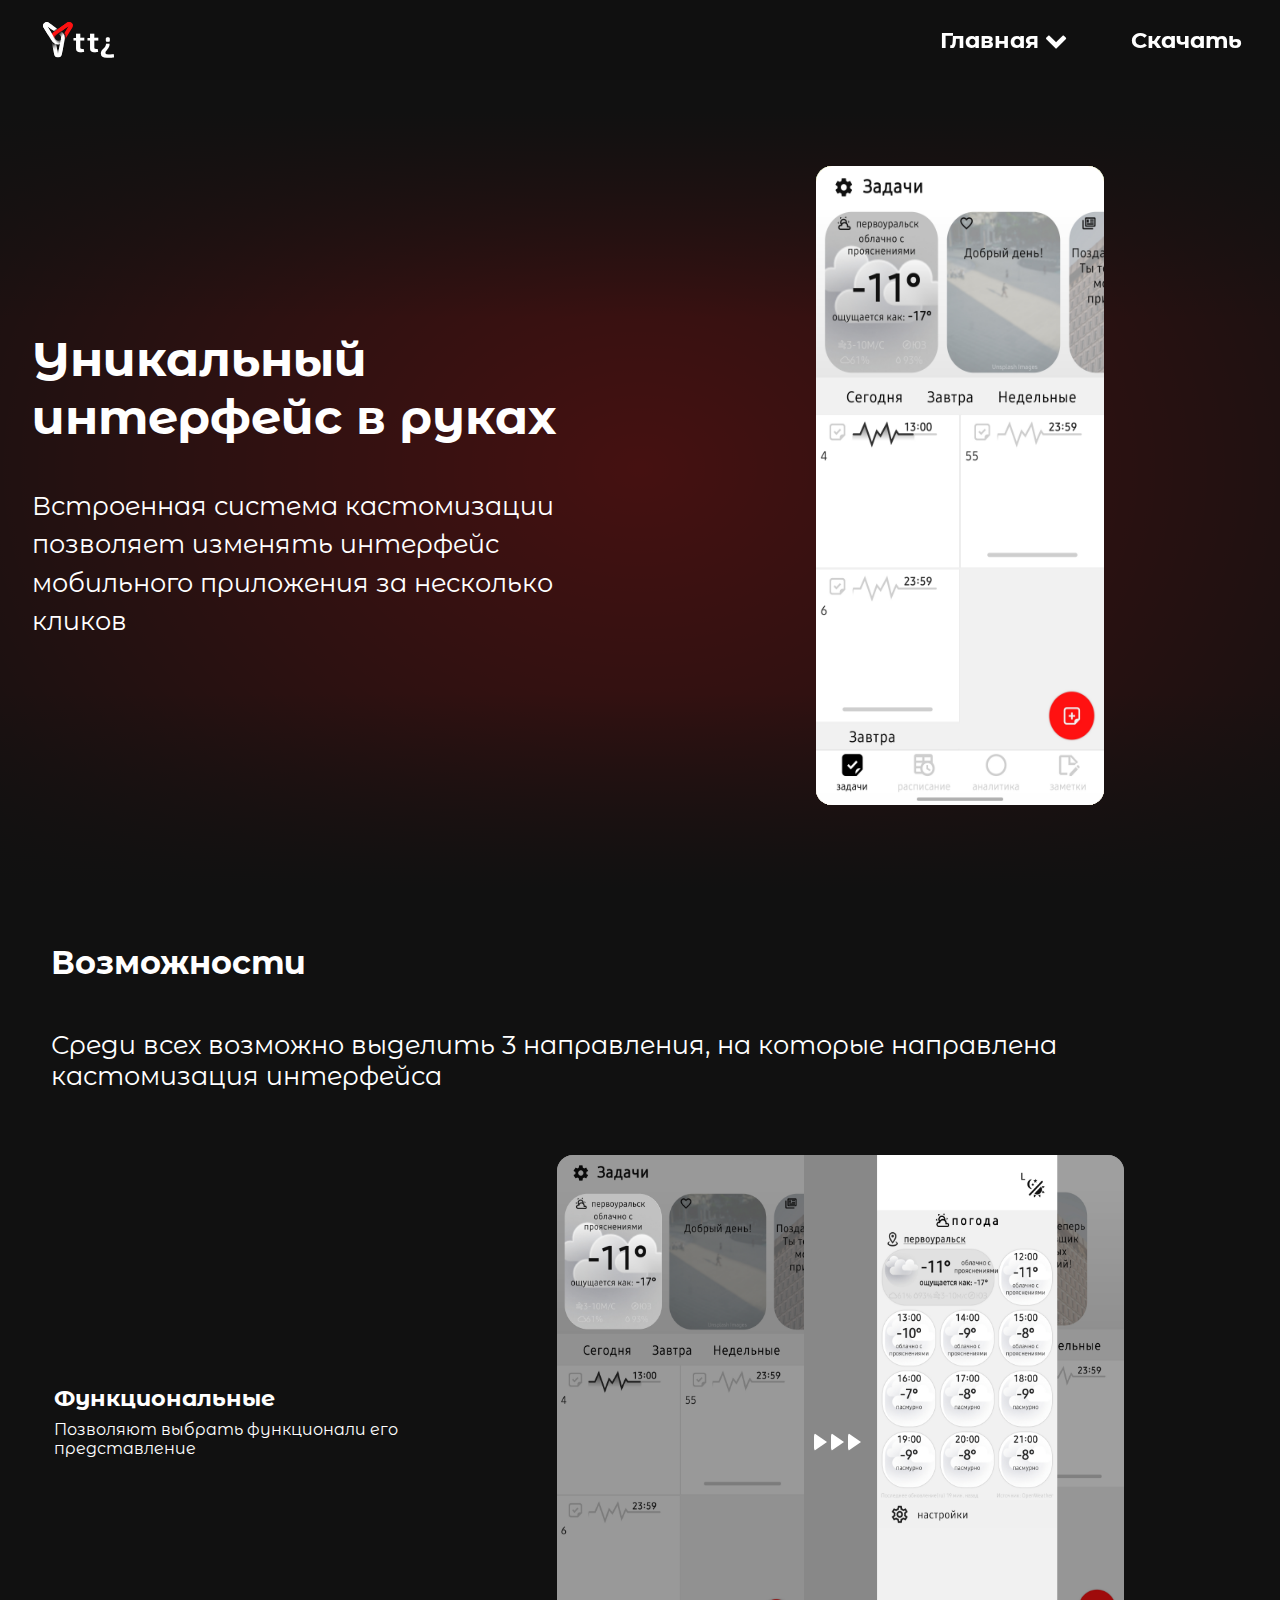
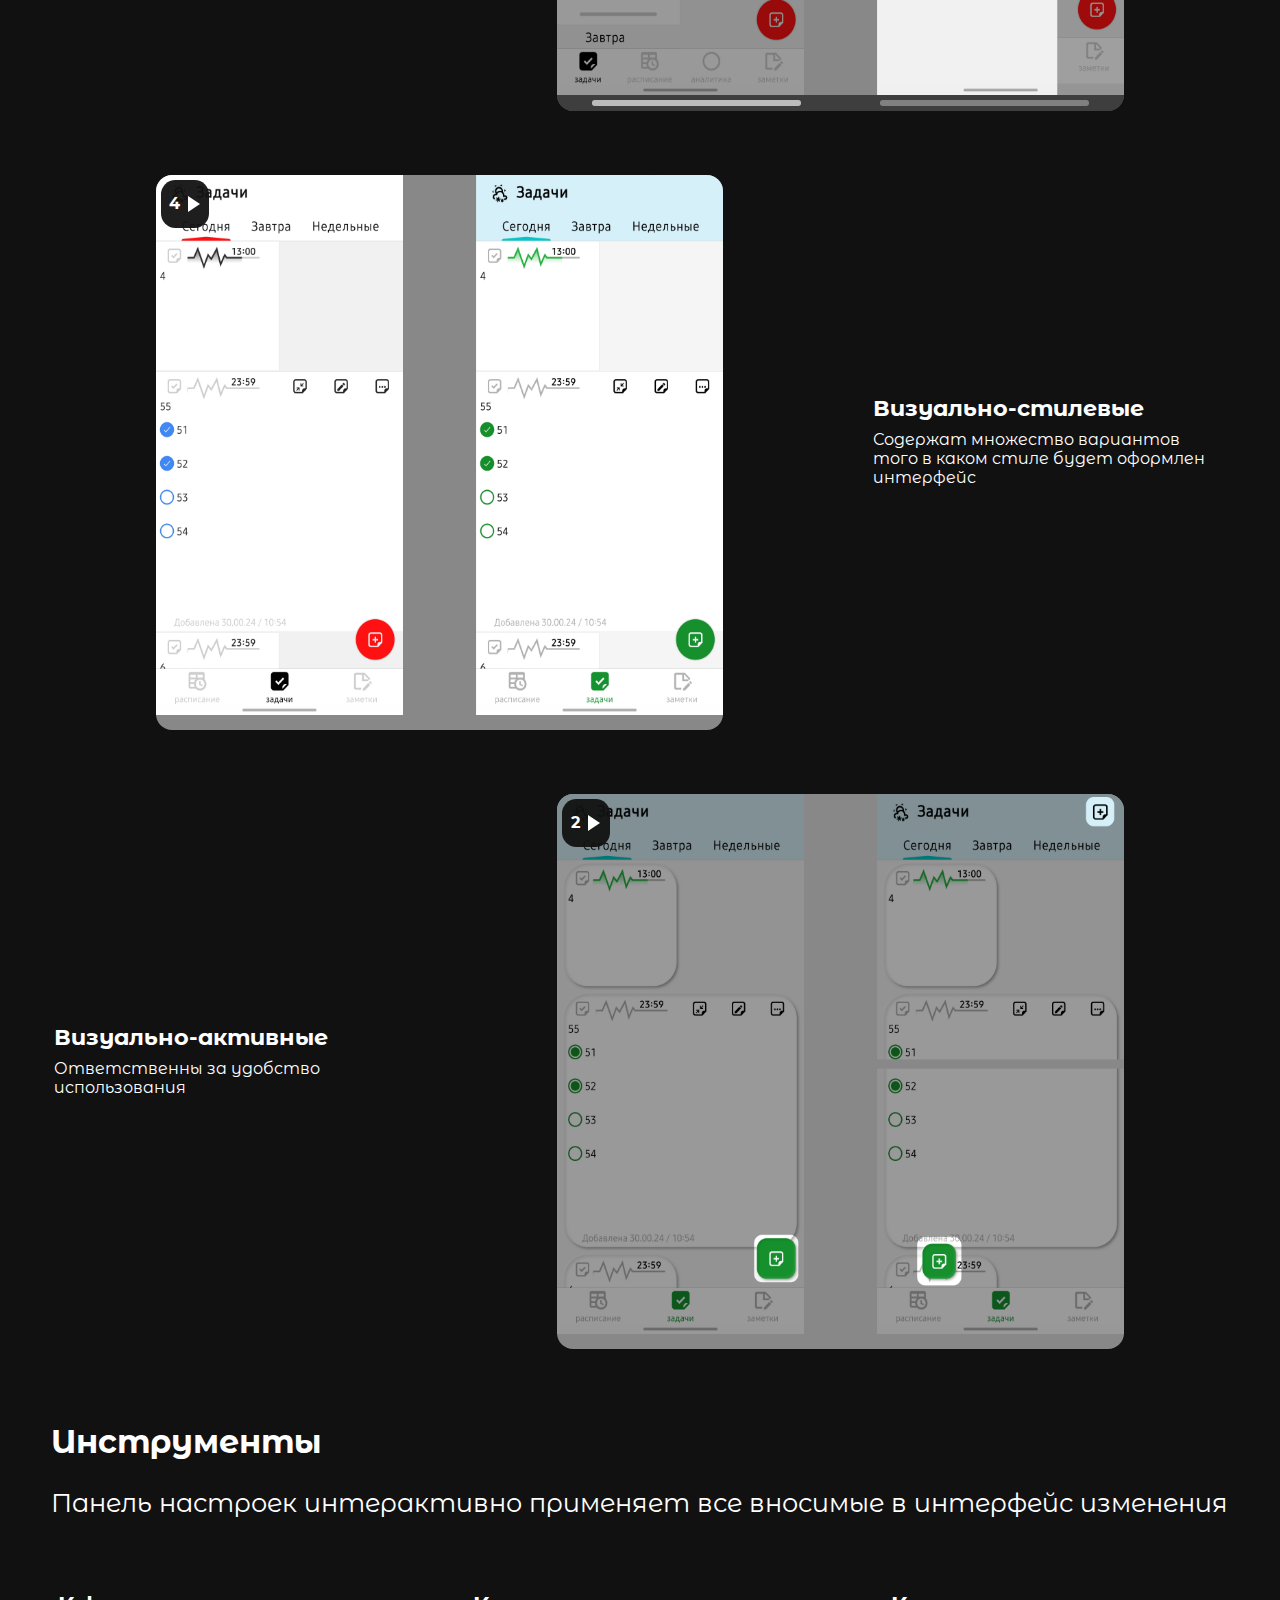
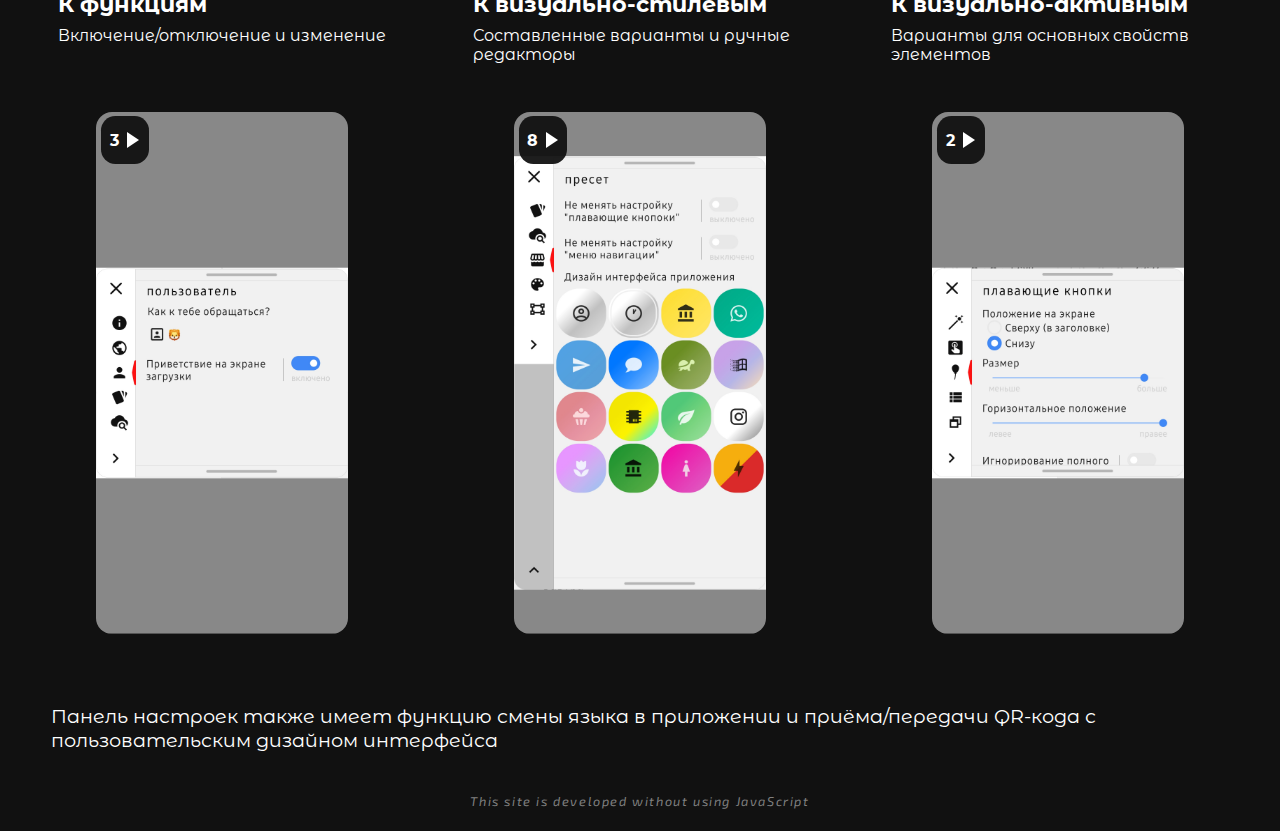
==== commit a2e2b296: "fix: текст в разделах и кадры" ====
--- a/index.html
+++ b/index.html
@@ -97,6 +97,12 @@
                     <input type="radio" name="slide" id="slide-0-1" checked>
                     <input type="radio" name="slide" id="slide-0-2">
 
+                    <div class="run-dots">
+                        <div class="dot"></div>
+                        <div class="dot"></div>
+                        <div class="dot"></div>
+                    </div>
+
                     <div class="carousel-inner">
                         <img src="./src/img/secondary-obj/cr-1/sc1_01.png" class="slide">
                         <img src="./src/img/secondary-obj/cr-1/sc1_02.png" class="slide">
@@ -129,6 +135,12 @@
                     <input type="radio" name="slide" id="slide-1-2">
                     <input type="radio" name="slide" id="slide-1-3">
                     <input type="radio" name="slide" id="slide-1-4">
+
+                    <div class="run-dots">
+                        <div class="dot"></div>
+                        <div class="dot"></div>
+                        <div class="dot"></div>
+                    </div>
                     
                     <div class="carousel-inner" >
                         <img src="./src/img/secondary-obj/cr-2/sc2_01.png" class="slide">
@@ -166,6 +178,12 @@
                 <div class="s-carousel" id="carousel2">
                     <input type="radio" name="slide" id="slide-2-1">
                     <input type="radio" name="slide" id="slide-2-2">
+
+                    <div class="run-dots">
+                        <div class="dot"></div>
+                        <div class="dot"></div>
+                        <div class="dot"></div>
+                    </div>
 
                     <div class="carousel-inner">
                         <img src="./src/img/secondary-obj/cr-3/sc3_01.png" class="slide">
--- a/src/home-page/styles.css
+++ b/src/home-page/styles.css
@@ -22,6 +22,8 @@
     font-family: 'Exo 2', sans-serif;
 }
 
+
+
 .primary-part-container {
     display: grid;
     grid-template-columns: 1fr 1fr;
@@ -61,14 +63,7 @@
     padding: 0 2rem ;
 }
 
-@media screen and (max-width: 768px) {
-    .column-left h1 {
-        font-size: 2.1rem;
-    }
-    .column-left p {
-        font-size: 1.1rem;
-    }
-}
+
 
 
 .part-description {
@@ -96,34 +91,23 @@
     font-family: 'Montserrat Alternates', sans-serif;
 }
 
-@media screen and (max-width: 768px) {
-    .part-description h1 {
-        font-size: 1.5rem;
-    }
-    .part-description p {
-        font-size: 1.15rem;
-    }
-    .add-description p {
-        font-size: 0.9rem;
-    }
-}
+
 
 
 .column {
     display: flex;
     align-items: center;
     justify-content: space-between;
-    
-    margin-top: 1.5rem;
     padding: 1vw;
     padding-bottom: 2vw;
-    border-radius: 1rem;
+    gap: 1rem;
 }
 .text-in-column {
-    max-width: 35%;
+    max-width: 32%;
+    flex: content;
 }
 .t-column-text {
-    max-width: 50%;
+    flex: content;
 }
 
 .column-l {
@@ -143,17 +127,14 @@
 
 .column h2 {
     font-size: 1.4rem;
-    align-self: start;
     margin: 0.5rem 1rem;
     font-family: 'Montserrat Alternates', sans-serif;
     color: white
 }
 .column p {
     font-size: 1rem;
-    align-self: start;
     margin: 0.5rem 1rem;
     font-family: 'Montserrat Alternates', sans-serif;
-    max-width: 50vw;
     color: white;
     margin-bottom: 2rem;
 }
@@ -171,14 +152,6 @@
     gap: 2vw;
     padding: 2vw;
 }
-.secondary-image {
-    width: 28vmin;
-    height: 56vmin;
-    background-color: bisque;
-    border-radius: 1rem;
-}
-
-
 
 .tertiary-part {
     display: flex;
@@ -194,37 +167,54 @@
 
 
 @media screen and (max-width: 930px) {
-    .secondary-part-container {
-      grid-template-columns: 1fr;
-    }
     .tertiary-part-container {
         grid-template-columns: 1fr;
     }
+
     .column {
         padding-bottom: 1vw;
     }
-    .text-in-column {
-        max-width: 70%;
-    }
-    
     .column-r {
-        flex-direction: row;
+        flex-direction: row;  
     }
     .column-l {
         flex-direction: row-reverse;
+    }
+    .text-in-column {
+        max-width: none;
+    }
+    .t-column-text {
+        max-width: 50%;
     }
     .s-column-l {
         flex-direction: column;
         align-items: flex-start;
-        padding: 0 1rem;
+        
     }
     .s-column-r {
         flex-direction: column;
         align-items: flex-start;
-        padding: 0 1rem;
-    }
-}
-
+    }
+}
+@media screen and (max-width: 768px) {
+    .column-left h1 {
+        font-size: 2.1rem;
+    }
+    .column-left p {
+        font-size: 1.1rem;
+    }
+}
+@media screen and (max-width: 768px) {
+    .part-description h1 {
+        font-size: 1.5rem;
+    }
+    .part-description p {
+        font-size: 1.15rem;
+    }
+    .add-description p {
+        font-size: 0.9rem;
+    }
+}
 @media screen and (max-width: 460px) {
 
     .column-left h1 {
--- a/src/home-page/carousel.css
+++ b/src/home-page/carousel.css
@@ -1,7 +1,7 @@
 .carousel {
     position: relative;
     width: 28vmin;
-    height: 62vmin;
+    height: 58vmin;
     margin: auto;
     overflow: hidden;
     border-radius: 1rem;
@@ -9,11 +9,48 @@
 
 .s-carousel {
     position: relative;
-    width: 80vmin;
-    height: 62Vmin;
+    width: 63vmin;
+    height: 60vmin;
     margin: auto;
     overflow: hidden;
     border-radius: 1rem;
+    background-color: #888;
+    padding-bottom: 1.7vmin;
+}
+
+.run-dots {
+    position: absolute;
+    top: 50%;
+    left: calc(50% - 3vmin);
+    gap: 0.25vmin;
+    display: none;
+}
+@keyframes fading {
+    0%, 100% {
+        opacity: 0;
+    }
+    50% {
+        opacity: 1;
+    }
+}
+.dot {
+    display: inline-block;
+    height: 0;
+    width: 0;
+    border-top: 1vmin solid transparent;
+    border-left: 1.5vmin solid white;
+    border-bottom: 1vmin solid transparent;
+    border-radius: 20%;
+}
+
+.run-dots div:nth-child(1){
+    animation: fading 2s infinite;
+}
+.run-dots div:nth-child(2){
+    animation: fading 2s infinite 0.3s;
+}
+.run-dots div:nth-child(3){
+    animation: fading 2s infinite 0.6s;
 }
 
 .carousel-inner {
@@ -40,7 +77,7 @@
     transition: ease 1s;
     display: flex;
     gap: 1vmin;
-    justify-content:  center;
+    justify-content: center;
 }
 
 .indicator-area {
@@ -61,13 +98,17 @@
 }
 
 @media screen and (max-width: 930px) {
+    /**/
     .carousel {
         width: 40vmin;
-        height: 89vmin;
+        height: 83vmin;
     }
     .s-carousel {
-        width: 84vmin;
-        height: 88vmin;
+        width: 91vmin;
+        height: 83vmin;
+    }
+    .s-carousel {
+        padding-bottom: 2.4vmin;
     }
     .carousel-indicators {
         height: 2.4vmin;
@@ -79,6 +120,9 @@
 }
 
 @media screen and (max-width: 780px) {
+    .s-carousel {
+        padding-bottom: 3.2vmin;
+    }
     .carousel-indicators {
         height: 3.2vmin;
         transform: translateY(3.2vmin);
@@ -86,13 +130,12 @@
     .indicator {
         height: 27%;
     }
+}
+
+@media screen and (max-width: 630px) {
     .s-carousel {
-        width: 80vmin;
-        height: 62Vmin;
-    }
-}
-
-@media screen and (max-width: 630px) {
+        padding-bottom: 4vmin;
+    }
     .carousel-indicators {
         height: 4vmin;
         transform: translateY(4vmin);
@@ -444,6 +487,38 @@
     pointer-events: none;
 }
 
+
+#slide-5-1:checked ~ .run-dots, 
+#slide-5-2:checked ~ .run-dots,   
+
+#slide-4-1:checked ~ .run-dots,  
+#slide-4-2:checked ~ .run-dots,  
+#slide-4-3:checked ~ .run-dots, 
+#slide-4-4:checked ~ .run-dots,  
+#slide-4-5:checked ~ .run-dots,   
+#slide-4-6:checked ~ .run-dots, 
+#slide-4-7:checked ~ .run-dots,  
+#slide-4-8:checked ~ .run-dots,   
+
+#slide-3-1:checked ~ .run-dots,  
+#slide-3-2:checked ~ .run-dots,   
+#slide-3-3:checked ~ .run-dots, 
+
+#slide-2-1:checked ~ .run-dots,  
+#slide-2-2:checked ~ .run-dots,   
+
+#slide-1-1:checked ~ .run-dots,  
+#slide-1-2:checked ~ .run-dots,   
+#slide-1-3:checked ~ .run-dots, 
+#slide-1-4:checked ~ .run-dots, 
+
+#slide-0-1:checked ~ .run-dots, 
+#slide-0-2:checked ~ .run-dots {
+    display: block;
+}
+
+
+
 #slide-5-1:checked ~ .carousel-indicators, 
 #slide-5-2:checked ~ .carousel-indicators,  
 
